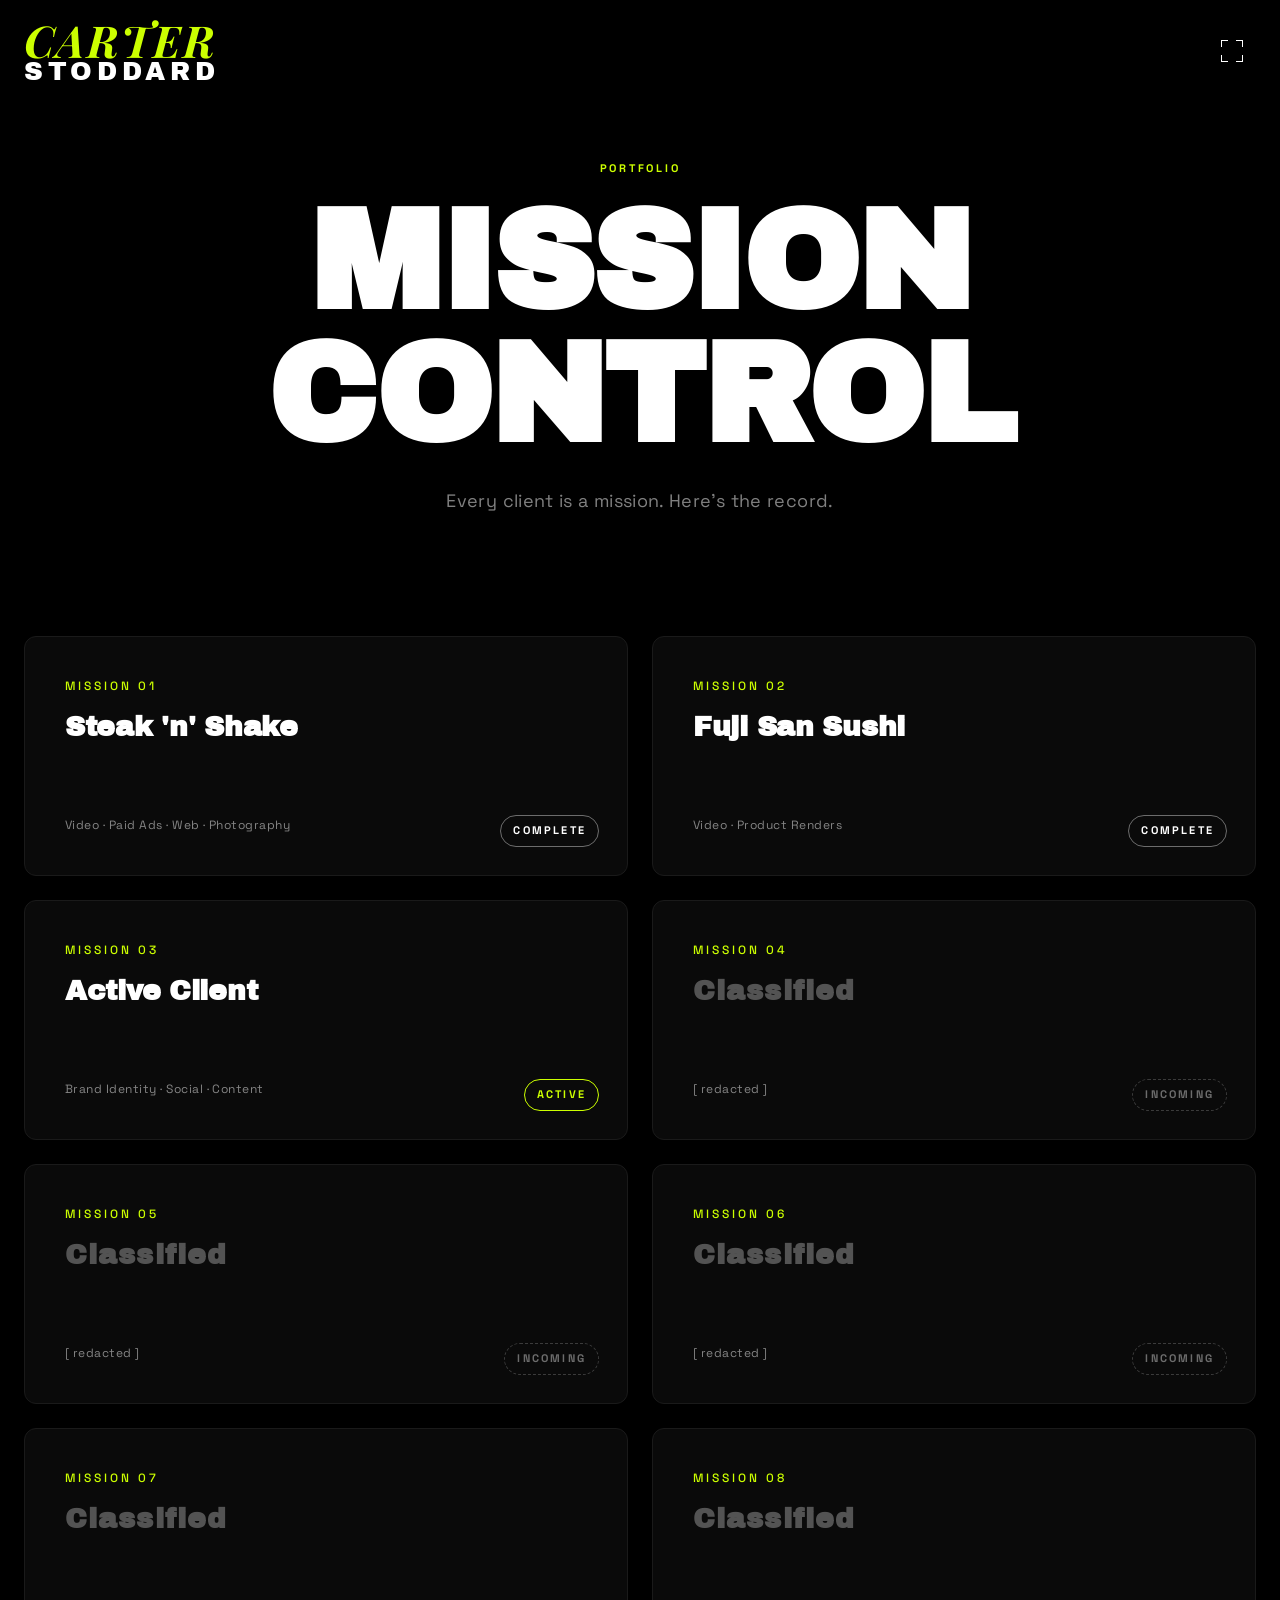
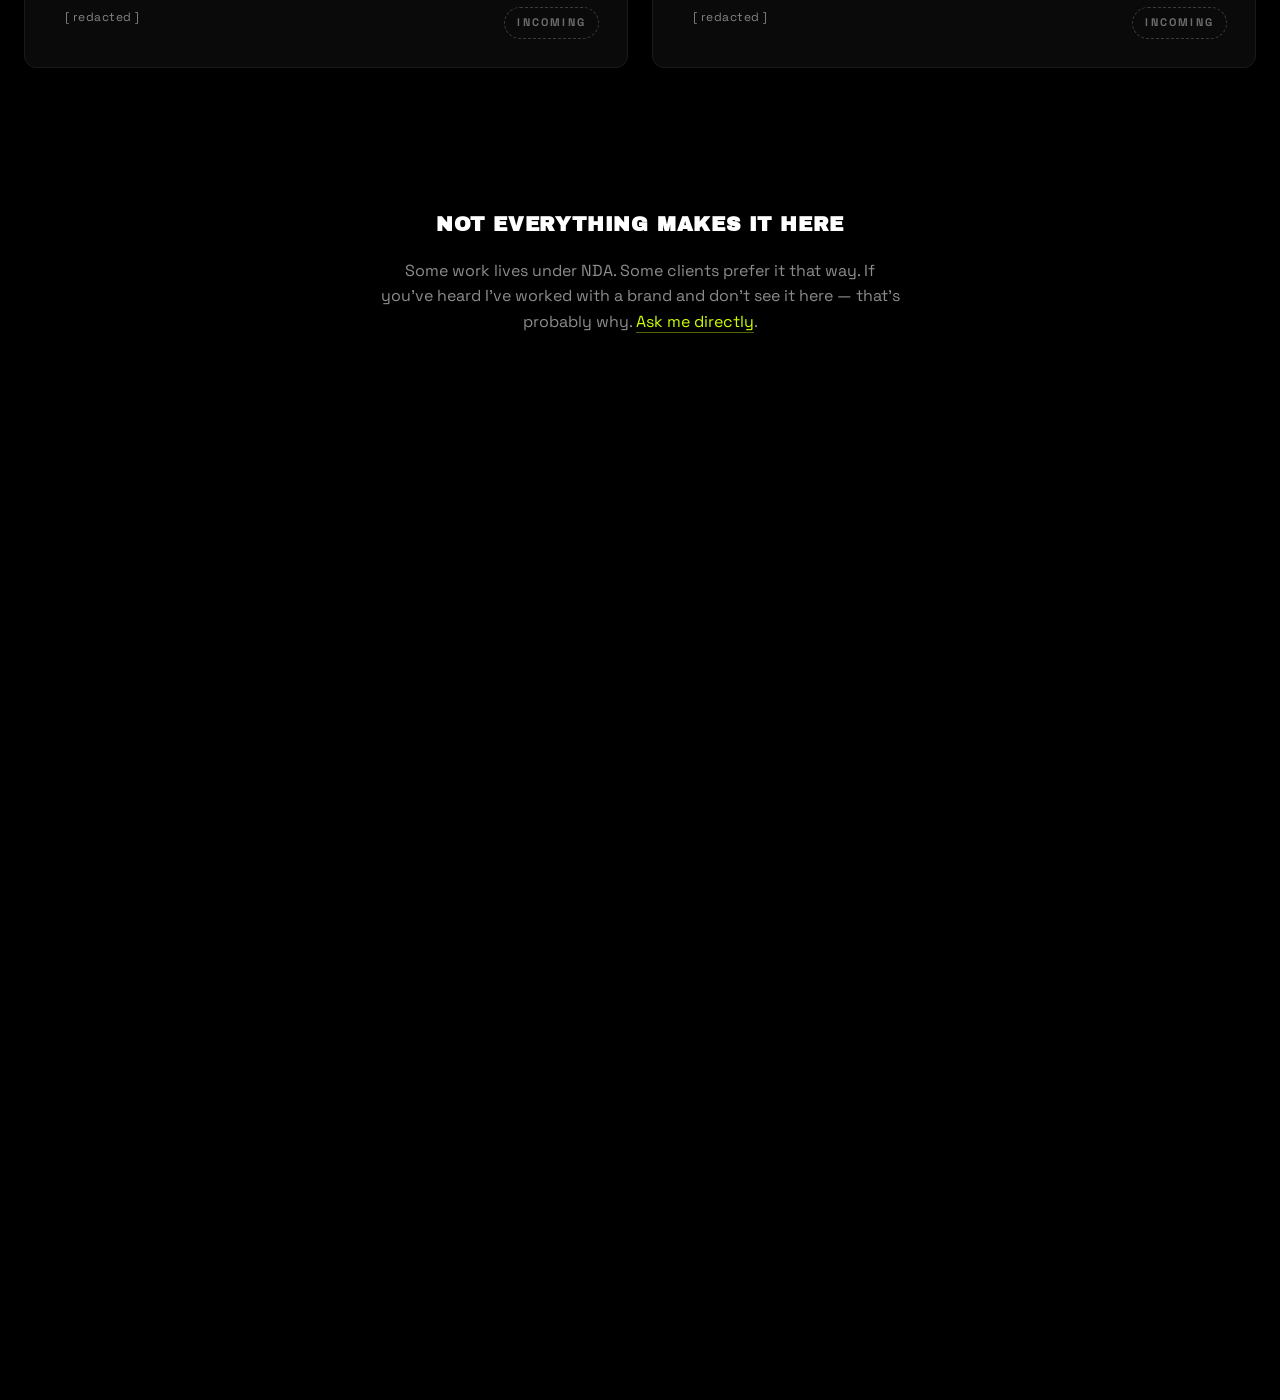
==== portfolio.html @ 72c108b8 "Portfolio page polish + access code, mobile journey perf - Portfolio page (Mission Control): use sit" ====
<!DOCTYPE html>
<html lang="en">
<head>
  <!-- Google tag (gtag.js) -->
  <script async src="https://www.googletagmanager.com/gtag/js?id=G-FE8YTSM93W"></script>
  <script>
    window.dataLayer = window.dataLayer || [];
    function gtag(){dataLayer.push(arguments);}
    gtag('js', new Date());
    gtag('config', 'G-FE8YTSM93W');
  </script>
  <meta charset="UTF-8" />
  <meta name="viewport" content="width=device-width, initial-scale=1.0, viewport-fit=cover" />
  <meta name="apple-mobile-web-app-capable" content="yes" />
  <meta name="apple-mobile-web-app-status-bar-style" content="black-translucent" />
  <meta name="theme-color" content="#000000" />
  <meta name="robots" content="noindex" />

  <!-- Favicons -->
  <link rel="icon" type="image/x-icon" href="/favicon.ico" />
  <link rel="icon" type="image/png" sizes="32x32" href="/assets/favicons/favicon-32x32.png" />
  <link rel="apple-touch-icon" sizes="180x180" href="/assets/favicons/favicon-180x180.png" />
  <link rel="icon" type="image/png" sizes="192x192" href="/assets/favicons/favicon-192x192.png" />

  <!-- Primary Meta -->
  <title>Mission Control — Carter Stoddard</title>
  <meta name="description" content="A record of work. Every client is a mission." />

  <!-- Open Graph -->
  <meta property="og:type"        content="website" />
  <meta property="og:site_name"   content="Carter Stoddard" />
  <meta property="og:title"       content="Mission Control — Carter Stoddard" />
  <meta property="og:description" content="A record of work. Every client is a mission." />
  <meta property="og:image"       content="https://carterstoddard.com/assets/images/og-share.png" />

  <!-- Fonts -->
  <link rel="preconnect" href="https://fonts.googleapis.com" />
  <link rel="preconnect" href="https://fonts.gstatic.com" crossorigin />
  <link href="https://fonts.googleapis.com/css2?family=Archivo+Black&family=Playfair+Display:ital,wght@1,700;1,900&family=Permanent+Marker&family=Space+Grotesk:wght@300;400;500;600;700&display=swap" rel="stylesheet" />

  <!-- Site styles (nav, footer, menu overlay, base) -->
  <link rel="stylesheet" href="css/styles.css?v=20260430-6" />

  <!-- Portfolio-specific styles -->
  <style>
    .pf-page {
      background: #000;
      color: #fff;
      min-height: 100vh;
      position: relative;
    }

    /* Hero */
    .pf-hero {
      position: relative;
      z-index: var(--z-content, 10);
      padding: 160px 24px 80px;
      text-align: center;
      display: flex;
      flex-direction: column;
      align-items: center;
      justify-content: center;
      min-height: 60vh;
    }
    .pf-hero__label {
      display: inline-block;
      font-family: var(--font-label);
      font-size: 11px;
      font-weight: 700;
      letter-spacing: 0.25em;
      text-transform: uppercase;
      color: var(--color-accent);
      margin-bottom: 18px;
      opacity: 0;
    }
    .pf-hero__heading {
      font-family: var(--font-heading);
      font-size: clamp(3rem, 11vw, 9rem);
      line-height: 0.95;
      letter-spacing: -0.02em;
      color: var(--color-text);
      margin: 0 0 24px;
      text-transform: uppercase;
      font-weight: 900;
      opacity: 0;
    }
    .pf-hero__subline {
      font-family: 'Space Grotesk', var(--font-body);
      font-size: clamp(15px, 1.5vw, 18px);
      color: rgba(255, 255, 255, 0.5);
      max-width: 520px;
      margin: 0 auto;
      opacity: 0;
      letter-spacing: 0.02em;
    }

    /* Mission grid */
    .missions {
      position: relative;
      z-index: 2;
      max-width: 1280px;
      margin: 0 auto;
      padding: 40px 24px 80px;
      display: grid;
      grid-template-columns: repeat(2, 1fr);
      gap: 24px;
    }
    @media (max-width: 768px) {
      .missions {
        grid-template-columns: 1fr;
        gap: 16px;
        padding: 24px 16px 60px;
      }
    }

    .mission {
      position: relative;
      background: #0A0A0A;
      border: 1px solid #1a1a1a;
      border-radius: 12px;
      padding: 40px;
      display: flex;
      flex-direction: column;
      gap: 16px;
      min-height: 240px;
      text-decoration: none;
      color: inherit;
      transition: transform 0.35s cubic-bezier(0.16, 1, 0.3, 1),
                  border-color 0.35s ease,
                  box-shadow 0.35s ease;
      opacity: 0;
      transform: translateY(20px);
      cursor: pointer;
    }
    .mission:hover {
      transform: translateY(-4px);
      border-color: rgba(204, 255, 0, 0.3);
      box-shadow: 0 0 40px rgba(204, 255, 0, 0.08);
    }
    @media (max-width: 768px) {
      .mission { padding: 28px 24px; min-height: 200px; }
    }
    .mission__num {
      font-family: 'Space Grotesk', var(--font-body);
      font-weight: 500;
      font-size: 12px;
      letter-spacing: 0.25em;
      text-transform: uppercase;
      color: var(--color-accent);
    }
    .mission__client {
      font-family: var(--font-heading);
      font-size: clamp(22px, 2.5vw, 28px);
      line-height: 1.1;
      color: var(--color-text);
      margin: 0;
      letter-spacing: -0.01em;
      font-weight: 900;
    }
    .mission__tags {
      font-family: 'Space Grotesk', var(--font-body);
      font-size: 12px;
      color: rgba(255, 255, 255, 0.5);
      margin-top: auto;
      letter-spacing: 0.04em;
    }
    .mission__status {
      position: absolute;
      bottom: 28px;
      right: 28px;
      font-family: 'Space Grotesk', var(--font-body);
      font-weight: 700;
      font-size: 11px;
      letter-spacing: 0.2em;
      text-transform: uppercase;
      padding: 6px 12px;
      border-radius: 999px;
      border: 1px solid rgba(255, 255, 255, 0.4);
      color: var(--color-text);
    }
    .mission__status--active { color: var(--color-accent); border-color: var(--color-accent); }
    .mission__status--incoming {
      color: rgba(255, 255, 255, 0.4);
      border-color: rgba(255, 255, 255, 0.2);
      border-style: dashed;
    }
    @media (max-width: 768px) {
      .mission__status { bottom: 20px; right: 20px; font-size: 10px; padding: 5px 10px; }
    }
    .mission--classified .mission__client {
      color: rgba(255, 255, 255, 0.3);
      letter-spacing: 0.04em;
    }
    .mission--classified {
      animation: pf-pulse-border 3s ease-in-out infinite;
    }
    @keyframes pf-pulse-border {
      0%, 100% { border-color: #1a1a1a; }
      50%      { border-color: rgba(204, 255, 0, 0.35); }
    }

    /* Callout */
    .pf-callout {
      position: relative;
      z-index: 2;
      max-width: 720px;
      margin: 0 auto;
      padding: 60px 24px 100px;
      text-align: center;
      opacity: 0;
      transform: translateY(20px);
    }
    .pf-callout__heading {
      font-family: var(--font-heading);
      font-size: 20px;
      letter-spacing: 0.04em;
      color: var(--color-text);
      margin: 0 0 18px 0;
      text-transform: uppercase;
      font-weight: 900;
    }
    .pf-callout__body {
      font-family: 'Space Grotesk', var(--font-body);
      font-size: 16px;
      line-height: 1.6;
      color: rgba(255, 255, 255, 0.55);
      max-width: 520px;
      margin: 0 auto;
    }
    .pf-callout__link {
      color: var(--color-accent);
      text-decoration: none;
      border-bottom: 1px solid rgba(204, 255, 0, 0.4);
      transition: border-color 0.2s ease;
    }
    .pf-callout__link:hover { border-color: var(--color-accent); }
  </style>
</head>
<body class="pf-page">
  <a href="#main-content" class="skip-link">Skip to content</a>

  <!-- ============================================================
       NAVIGATION — same as index.html / privacy / terms
  ============================================================ -->
  <nav id="nav" aria-label="Main navigation">
    <a href="/" class="nav__logo" aria-label="Carter Stoddard — Home">
      <span class="nav__logo-first">Carter</span>
      <span class="nav__logo-last">Stoddard</span>
    </a>
    <button class="nav__menu-btn" aria-label="Open menu" aria-expanded="false">
      <span class="nav__reticle">
        <span class="nav__reticle-tl"></span>
        <span class="nav__reticle-tr"></span>
        <span class="nav__reticle-bl"></span>
        <span class="nav__reticle-br"></span>
      </span>
    </button>
  </nav>

  <!-- HAMBURGER MENU OVERLAY -->
  <div id="menu-overlay" role="dialog" aria-modal="true" aria-label="Site navigation">
    <div class="menu-overlay__glow" aria-hidden="true"></div>
    <div class="menu-overlay__content">
      <nav class="menu-overlay__nav" aria-label="Site sections">
        <a href="/#about" class="menu-overlay__link" data-menu-link>About Me</a>
        <a href="/#beyond-the-bio" class="menu-overlay__link" data-menu-link>My Story</a>
        <a href="/#stats" class="menu-overlay__link" data-menu-link>Numbers</a>
        <a href="/#services" class="menu-overlay__link" data-menu-link>Services</a>
        <a href="/#clients" class="menu-overlay__link" data-menu-link>Partnerships</a>
        <a href="/#testimonials" class="menu-overlay__link" data-menu-link>Testimonials</a>
        <a href="/#contact" class="menu-overlay__link" data-menu-link>Contact</a>
      </nav>
      <aside class="menu-overlay__aside">
        <span class="menu-overlay__label">CONNECT</span>
        <div class="menu-overlay__socials">
          <a href="https://www.linkedin.com/in/carterstoddard/" class="menu-overlay__social" target="_blank" rel="noopener">LinkedIn</a>
          <a href="mailto:carter@carterstoddard.com" class="menu-overlay__social">Email</a>
        </div>
        <p class="menu-overlay__tagline"><span class="menu-overlay__tagline-main">CREATE WITHOUT</span> <span class="menu-overlay__tagline-accent">LIMITS</span></p>
        <p class="menu-overlay__copy">&copy; 2026 Carter Stoddard LLC</p>
      </aside>
    </div>
  </div>

  <!-- Full-page starfield -->
  <canvas id="starfield-canvas" aria-hidden="true"></canvas>

  <!-- ============================================================
       MAIN
  ============================================================ -->
  <main id="main-content">

    <!-- Hero -->
    <section class="pf-hero" aria-label="Mission Control">
      <span class="pf-hero__label" id="pf-hero-label">Portfolio</span>
      <h1 class="pf-hero__heading" id="pf-hero-heading">Mission Control</h1>
      <p class="pf-hero__subline" id="pf-hero-subline">Every client is a mission. Here's the record.</p>
    </section>

    <!-- Mission grid -->
    <section class="missions" aria-label="Missions">
      <a href="#" class="mission">
        <span class="mission__num">Mission 01</span>
        <h2 class="mission__client">Steak 'n' Shake</h2>
        <p class="mission__tags">Video · Paid Ads · Web · Photography</p>
        <span class="mission__status">Complete</span>
      </a>
      <a href="#" class="mission">
        <span class="mission__num">Mission 02</span>
        <h2 class="mission__client">Fuji San Sushi</h2>
        <p class="mission__tags">Video · Product Renders</p>
        <span class="mission__status">Complete</span>
      </a>
      <a href="#" class="mission">
        <span class="mission__num">Mission 03</span>
        <h2 class="mission__client">Active Client</h2>
        <p class="mission__tags">Brand Identity · Social · Content</p>
        <span class="mission__status mission__status--active">Active</span>
      </a>
      <a href="#" class="mission mission--classified">
        <span class="mission__num">Mission 04</span>
        <h2 class="mission__client">Classified</h2>
        <p class="mission__tags">[ redacted ]</p>
        <span class="mission__status mission__status--incoming">Incoming</span>
      </a>
      <a href="#" class="mission mission--classified">
        <span class="mission__num">Mission 05</span>
        <h2 class="mission__client">Classified</h2>
        <p class="mission__tags">[ redacted ]</p>
        <span class="mission__status mission__status--incoming">Incoming</span>
      </a>
      <a href="#" class="mission mission--classified">
        <span class="mission__num">Mission 06</span>
        <h2 class="mission__client">Classified</h2>
        <p class="mission__tags">[ redacted ]</p>
        <span class="mission__status mission__status--incoming">Incoming</span>
      </a>
      <a href="#" class="mission mission--classified">
        <span class="mission__num">Mission 07</span>
        <h2 class="mission__client">Classified</h2>
        <p class="mission__tags">[ redacted ]</p>
        <span class="mission__status mission__status--incoming">Incoming</span>
      </a>
      <a href="#" class="mission mission--classified">
        <span class="mission__num">Mission 08</span>
        <h2 class="mission__client">Classified</h2>
        <p class="mission__tags">[ redacted ]</p>
        <span class="mission__status mission__status--incoming">Incoming</span>
      </a>
    </section>

    <!-- Callout -->
    <section class="pf-callout" id="pf-callout" aria-label="Not everything makes it here">
      <h2 class="pf-callout__heading">NOT EVERYTHING MAKES IT HERE</h2>
      <p class="pf-callout__body">Some work lives under NDA. Some clients prefer it that way. If you've heard I've worked with a brand and don't see it here — that's probably why. <a href="/#contact" class="pf-callout__link">Ask me directly</a>.</p>
    </section>

  </main>

  <!-- ============================================================
       FOOTER — same as index.html / privacy / terms (no earth)
  ============================================================ -->
  <footer id="footer" class="footer--no-earth" aria-label="Footer">

    <!-- ── Large background text — sits behind astronaut ── -->
    <div class="footer__bg-text" aria-hidden="true">
      <span class="footer__bg-line1">CREATE WITHOUT</span>
      <span class="footer__bg-line2">LIMITS</span>
    </div>

    <!-- ── Mobile CTA — only visible on mobile, below heading ── -->
    <a href="/#contact" class="glass-btn footer__mobile-cta">START A PROJECT &nbsp;→</a>

    <!-- ── Center astronaut — sits in front of text ── -->
    <img class="footer__astronaut" src="assets/images/portrait-astronaut-desktop.webp" alt="" aria-hidden="true" loading="lazy" />

    <!-- ── Footer columns — sections left, connect right ── -->
    <div class="footer__columns">
      <nav class="footer__col footer__col--left" aria-label="Footer sections">
        <span class="footer__col-label">SECTIONS</span>
        <div class="footer__col-links">
          <a href="/#about" class="footer__col-link">ABOUT ME</a>
          <a href="/#beyond-the-bio" class="footer__col-link">MY STORY</a>
          <a href="/#stats" class="footer__col-link">NUMBERS</a>
          <a href="/#services" class="footer__col-link">SERVICES</a>
          <a href="/#clients" class="footer__col-link">PARTNERSHIPS</a>
          <a href="/#testimonials" class="footer__col-link">TESTIMONIALS</a>
          <a href="/#contact" class="footer__col-link">CONTACT</a>
        </div>
      </nav>
      <div class="footer__col footer__col--right">
        <span class="footer__col-label">CONNECT</span>
        <div class="footer__col-links">
          <a href="https://www.linkedin.com/in/carterstoddard/" class="footer__col-link" target="_blank" rel="noopener noreferrer">LINKEDIN</a>
          <a href="mailto:carter@carterstoddard.com" class="footer__col-link">EMAIL</a>
        </div>
      </div>
    </div>

    <!-- ── Bottom bar — copyright + CTA + legal ── -->
    <div class="footer__bottom">
      <div class="footer__copyright-bar">
        <span class="footer__copyright">&copy; 2026 Carter Stoddard LLC. All rights reserved.</span>
        <a href="/#contact" class="glass-btn footer__cta-btn">LAUNCH PROJECT</a>
        <div class="footer__legal">
          <a href="privacy-policy.html" class="footer__legal-link">Privacy Policy</a>
          <a href="terms.html" class="footer__legal-link">Terms</a>
        </div>
      </div>
    </div>

  </footer>

  <!-- ============================================================
       SCRIPTS
  ============================================================ -->
  <script src="https://cdnjs.cloudflare.com/ajax/libs/gsap/3.12.5/gsap.min.js" integrity="sha384-g4NTh/Iv5PPU4xPyhEWqPcwtNXOvdaDI8LLnyYfyNZOjKJeYQyjzQ9X5275eBjpt" crossorigin="anonymous"></script>
  <script src="https://cdnjs.cloudflare.com/ajax/libs/gsap/3.12.5/ScrollTrigger.min.js" integrity="sha384-Z3REaz79l2IaAZqJsSABtTbhjgOUYyV3p90XNnAPCSHg3EMTz1fouunq9WZRtj3d" crossorigin="anonymous"></script>
  <script src="https://unpkg.com/lenis@1.1.18/dist/lenis.min.js" integrity="sha384-tKsJDT6PlUI0pSBt9/sBKJluKgA19/a6mBrDsZaXotLB4ZYfMGM6xt6/WgGpYhTm" crossorigin="anonymous"></script>

  <!-- Site modules — starfield + menu overlay -->
  <script src="js/starfield.js?v=20260430-6"></script>
  <script src="js/animations.js?v=20260430-6"></script>
  <script src="js/footer.js?v=20260430-6"></script>

  <script>
    // Starfield init
    (function initStarfield() {
      var canvas = document.getElementById('starfield-canvas');
      if (canvas && typeof Starfield !== 'undefined') Starfield.init(canvas);
    })();

    // Menu overlay init (basic — open/close on hamburger click)
    (function initMenu() {
      var btn = document.querySelector('.nav__menu-btn');
      var overlay = document.getElementById('menu-overlay');
      if (!btn || !overlay) return;
      btn.addEventListener('click', function() {
        var isOpen = overlay.classList.toggle('is-open');
        btn.classList.toggle('is-open', isOpen);
        btn.setAttribute('aria-expanded', isOpen ? 'true' : 'false');
        document.body.style.overflow = isOpen ? 'hidden' : '';
      });
      // Close on link click
      overlay.querySelectorAll('[data-menu-link]').forEach(function(link) {
        link.addEventListener('click', function() {
          overlay.classList.remove('is-open');
          btn.classList.remove('is-open');
          btn.setAttribute('aria-expanded', 'false');
          document.body.style.overflow = '';
        });
      });
      // Close on Escape
      document.addEventListener('keydown', function(e) {
        if (e.key === 'Escape' && overlay.classList.contains('is-open')) {
          overlay.classList.remove('is-open');
          btn.classList.remove('is-open');
          btn.setAttribute('aria-expanded', 'false');
          document.body.style.overflow = '';
        }
      });
    })();

    // Lenis smooth scroll on desktop only
    (function initLenis() {
      if (typeof Lenis === 'undefined' || typeof gsap === 'undefined') return;
      var isTouch = window.matchMedia('(hover: none) and (pointer: coarse)').matches;
      if (isTouch) return;
      var lenis = new Lenis({
        duration: 1.4,
        easing: function(t) { return Math.min(1, 1.001 - Math.pow(2, -10 * t)); },
        smoothWheel: true,
        smoothTouch: false,
      });
      window.lenis = lenis;
      gsap.ticker.add(function(time) { lenis.raf(time * 1000); });
      gsap.ticker.lagSmoothing(0);
    })();

    // GSAP animations
    (function animate() {
      if (typeof gsap === 'undefined') return;
      if (typeof ScrollTrigger !== 'undefined') gsap.registerPlugin(ScrollTrigger);

      // Hero entrance
      var heroEls = ['#pf-hero-label', '#pf-hero-heading', '#pf-hero-subline']
        .map(function(sel) { return document.querySelector(sel); })
        .filter(Boolean);
      gsap.set(heroEls, { y: 24 });
      gsap.to(heroEls, {
        opacity: 1, y: 0,
        duration: 0.9, ease: 'power3.out',
        stagger: 0.2, delay: 0.15,
      });

      // Mission cards — staggered fade-up on scroll
      gsap.utils.toArray('.mission').forEach(function(card, i) {
        gsap.to(card, {
          opacity: 1, y: 0,
          duration: 0.7, ease: 'power2.out',
          delay: i * 0.1,
          scrollTrigger: { trigger: card, start: 'top 88%', once: true },
        });
      });

      // Callout — single fade-up
      var callout = document.getElementById('pf-callout');
      if (callout) {
        gsap.to(callout, {
          opacity: 1, y: 0,
          duration: 0.9, ease: 'power2.out',
          scrollTrigger: { trigger: callout, start: 'top 85%', once: true },
        });
      }
    })();
  </script>
</body>
</html>
---- css/styles.css ----
/* ============================================================
   CARTER STODDARD — PORTFOLIO
   styles.css
   ============================================================ */


/* Fonts loaded via <link> in HTML — no @import needed */


/* ------------------------------------------------------------
   CSS VARIABLES — TOKENS
   Change any role in one line.
   ------------------------------------------------------------ */
:root {
  /* Colors */
  --color-bg:      #000000;
  --color-text:    #FFFFFF;
  --color-accent:  #CCFF00;

  /* Fonts — semantic roles */
  --font-heading:    'Archivo Black', sans-serif;
  --font-accent:     'Playfair Display', serif;       /* always italic, always lime */
  --font-marker:     'Permanent Marker', cursive;     /* signature, annotations */
  --font-body:       'Space Grotesk', sans-serif;
  --font-subheading: 'Space Grotesk', sans-serif;
  --font-button:     'Space Grotesk', sans-serif;
  --font-label:      'Space Grotesk', sans-serif;
  --font-nav:        'Space Grotesk', sans-serif;
  --font-caption:    'Space Grotesk', sans-serif;
  --font-quote:      'Playfair Display', serif;
  --font-marquee:    'Archivo Black', sans-serif;

  /* Spacing scale */
  --space-xs:  0.5rem;
  --space-sm:  1rem;
  --space-md:  2rem;
  --space-lg:  4rem;
  --space-xl:  8rem;
  --space-2xl: 12rem;

  /* Transitions */
  --ease-out:    cubic-bezier(0.16, 1, 0.3, 1);
  --ease-inout:  cubic-bezier(0.87, 0, 0.13, 1);
  --duration-fast:   0.2s;
  --duration-base:   0.5s;
  --duration-slow:   1s;

  /* Z-index layers */
  --z-bg:      0;
  --z-content: 10;
  --z-nav:     100;
  --z-loader:  1000;

  /* Border radius — global tokens */
  --radius-card:   12px;
  --radius-pill:   99px;
  --radius-button: 14px;
  --radius-circle: 50%;
}


/* ------------------------------------------------------------
   RESET & BASE
   ------------------------------------------------------------ */
*, *::before, *::after {
  box-sizing: border-box;
  margin: 0;
  padding: 0;
}

/* Screen-reader only — visually hidden but accessible */
.sr-only {
  position: absolute;
  width: 1px;
  height: 1px;
  padding: 0;
  margin: -1px;
  overflow: hidden;
  clip: rect(0, 0, 0, 0);
  white-space: nowrap;
  border: 0;
}

/* Skip to content — hidden until focused */
.skip-link {
  position: absolute;
  top: -100%;
  left: 16px;
  z-index: 10000;
  padding: 12px 24px;
  background: var(--color-accent);
  color: #000;
  font-family: var(--font-body);
  font-size: 14px;
  font-weight: 700;
  text-decoration: none;
  border-radius: 0 0 8px 8px;
  transition: top 0.2s ease;
}
.skip-link:focus {
  top: 0;
}

/* ── Rotating Gradient Button (CTA) ──
   Pill-shaped button with a rotating conic gradient border.
   The ::before holds the rotating gradient, the ::after creates
   the inner solid background, leaving only a thin gradient ring visible. */

@property --gradient-angle {
  syntax: '<angle>';
  initial-value: 0deg;
  inherits: false;
}

.glass-btn {
  position: relative;
  display: inline-flex;
  align-items: center;
  justify-content: center;
  padding: 16px 44px;
  font-family: var(--font-button);
  font-size: 13px;
  font-weight: 700;
  letter-spacing: 0.15em;
  text-transform: uppercase;
  color: #000000;
  background: #CCFF00;
  border: none;
  border-radius: 999px;
  text-decoration: none;
  cursor: pointer;
  isolation: isolate;
  transition: transform 0.25s ease, box-shadow 0.25s ease, background-color 0.25s ease;
  box-shadow: none;
}

/* Rotating gradient ring — hidden by default, only on hover */
.glass-btn::before {
  content: '';
  position: absolute;
  inset: -2px;
  border-radius: 999px;
  background: conic-gradient(
    from var(--gradient-angle, 0deg),
    #CCFF00,
    rgba(255, 255, 255, 0.6),
    #CCFF00,
    rgba(204, 255, 0, 0.3),
    #CCFF00
  );
  animation: glass-btn-rotate 4s linear infinite;
  z-index: -1;
  filter: blur(4px);
  opacity: 0;
  transition: opacity 0.25s ease;
}

.glass-btn:hover {
  transform: translateY(-2px);
  background: #DDFF33;
  box-shadow: 0 0 40px rgba(204, 255, 0, 0.6);
}

.glass-btn:hover::before {
  opacity: 1;
}

.glass-btn:active {
  transform: translateY(0) scale(0.98);
}

.glass-btn:disabled {
  opacity: 0.5;
  cursor: not-allowed;
  transform: none;
}

@keyframes glass-btn-rotate {
  to { --gradient-angle: 360deg; }
}

/* Mobile — kill the always-running gradient animation for performance */
@media (max-width: 768px), (hover: none) and (pointer: coarse) {
  .glass-btn::before {
    animation: none;
    background: linear-gradient(135deg, #CCFF00, rgba(255, 255, 255, 0.5), #CCFF00);
  }
}

/* Matched-length CTAs — services & partnerships pair */
.cta-btn--match {
  min-width: 320px;
  text-align: center;
}

/* ── Scroll progress bar ── */
.scroll-progress {
  position: fixed;
  top: 0;
  left: 0;
  width: 0%;
  height: 2px;
  background: var(--color-accent);
  z-index: 9999;
  pointer-events: none;
  transition: none;
}

/* Keyboard focus — visible outline on Tab, hidden on click */
a:focus-visible,
button:focus-visible,
input:focus-visible,
textarea:focus-visible,
select:focus-visible,
[tabindex]:focus-visible {
  outline: 2px solid var(--color-accent);
  outline-offset: 3px;
}

html {
  font-size: 16px;
  scroll-behavior: auto;
  -webkit-font-smoothing: antialiased;
  -moz-osx-font-smoothing: grayscale;
  overscroll-behavior: none;
  background-color: #000000;
  touch-action: pan-x pan-y;
}

body {
  background-color: #000000;
  color: var(--color-text);
  font-family: var(--font-body);
  font-weight: 400;
  line-height: 1.6;
  overflow-x: hidden;
  overscroll-behavior: none;
  touch-action: pan-x pan-y;
  min-height: 100%;
  min-height: -webkit-fill-available;
  /* No safe-area padding — let backgrounds (hero, sections) bleed edge-to-edge.
     Safe-area handling moved to specific elements (nav) that need it. */
}

img {
  display: block;
  max-width: 100%;
}

a {
  color: inherit;
  text-decoration: none;
}

button {
  background: none;
  border: none;
  cursor: pointer;
  font-family: var(--font-button);
}


/* ------------------------------------------------------------
   UTILITY CLASSES
   ------------------------------------------------------------ */
.accent {
  font-family: var(--font-accent);
  font-style: italic;
  color: var(--color-accent);
}

.marker {
  font-family: var(--font-marker);
  color: var(--color-accent);
}

.visually-hidden {
  position: absolute;
  width: 1px;
  height: 1px;
  overflow: hidden;
  clip: rect(0 0 0 0);
  white-space: nowrap;
}

/* ── Global container — consistent left-edge alignment for section headers ── */
.container {
  max-width: 1280px;
  margin: 0 auto;
  padding-left: 40px;
  padding-right: 40px;
}

@media (max-width: 767px) {
  .container {
    padding-left: 20px;
    padding-right: 20px;
  }
}


/* ============================================================
   SITE PASSWORD GATE
   ============================================================ */

.gate {
  position: fixed;
  inset: 0;
  z-index: 999;
  display: flex;
  align-items: center;
  justify-content: center;
  background: var(--black, #000);
}

.gate__vignette {
  position: fixed;
  inset: 0;
  background: radial-gradient(ellipse at center, transparent 40%, rgba(0,0,0,0.5) 100%);
  pointer-events: none;
  z-index: 1;
}

.gate__content {
  position: relative;
  z-index: 2;
  max-width: 460px;
  width: 100%;
  text-align: center;
  padding: 0 24px;
}

/* ── Decorative restricted label ── */
.gate__restricted {
  display: flex;
  align-items: center;
  justify-content: center;
  gap: 12px;
  margin-bottom: 28px;
}

.gate__restricted-line {
  flex: 1;
  max-width: 60px;
  height: 1px;
  background: rgba(204, 255, 0, 0.25);
}

.gate__restricted-text {
  font-family: var(--font-label, 'Space Grotesk', sans-serif);
  font-size: 10px;
  font-weight: 500;
  letter-spacing: 0.4em;
  text-transform: uppercase;
  color: rgba(255, 255, 255, 0.55);
  white-space: nowrap;
}

.gate__restricted-dot {
  width: 4px;
  height: 4px;
  border-radius: 50%;
  background: var(--color-accent, #ccff00);
  animation: gate-pulse 1.6s ease-in-out infinite;
}

@keyframes gate-pulse {
  0%, 100% { opacity: 0.3; }
  50%      { opacity: 1; }
}

/* ── Heading ── */
.gate__heading {
  font-size: clamp(36px, 5vw, 64px);
  line-height: 1.1;
  margin-bottom: 8px;
}

.gate__heading-name {
  font-family: var(--font-heading, 'Archivo Black', sans-serif);
  color: #fff;
  display: inline;
}

.gate__heading-accent {
  font-family: var(--font-accent, 'Playfair Display', serif);
  font-style: italic;
  color: var(--color-accent, #ccff00);
  display: inline;
  margin-left: 0.15em;
}

/* ── Subheading ── */
.gate__sub {
  font-family: var(--font-body, 'Space Grotesk', sans-serif);
  font-weight: 300;
  font-size: 16px;
  color: rgba(255, 255, 255, 0.55);
  letter-spacing: 0.05em;
  margin-bottom: 40px;
}

/* ── Form ── */
.gate__form {
  display: flex;
  flex-direction: column;
  align-items: center;
}

/* ── Input wrapper with corner bracket treatment ── */
.gate__input-wrap {
  position: relative;
  width: 100%;
  max-width: 340px;
  margin: 0 auto 14px;
  border-top: 1.5px solid rgba(204, 255, 0, 1);
  border-radius: var(--radius-card, 4px);
  background: rgba(255, 255, 255, 0.03);
  transition: border-color 0.3s ease, box-shadow 0.3s ease;
}

.gate__input-wrap::before,
.gate__input-wrap::after {
  content: '';
  position: absolute;
  bottom: 0;
  width: 16px;
  height: 16px;
  border-color: rgba(204, 255, 0, 1);
  border-style: solid;
  transition: border-color 0.3s ease;
}

.gate__input-wrap::before {
  left: 0;
  border-width: 0 0 1.5px 1.5px;
  border-radius: 0 0 0 var(--radius-card, 4px);
}

.gate__input-wrap::after {
  right: 0;
  border-width: 0 1.5px 1.5px 0;
  border-radius: 0 0 var(--radius-card, 4px) 0;
}

/* Focus state */
.gate__input-wrap:focus-within {
  border-color: rgba(204, 255, 0, 1);
  box-shadow: 0 0 20px rgba(204, 255, 0, 0.06);
}

.gate__input-wrap:focus-within::before,
.gate__input-wrap:focus-within::after {
  border-color: rgba(204, 255, 0, 1);
}

/* Success state */
.gate__input-wrap--success {
  border-color: var(--color-accent, #ccff00) !important;
}
.gate__input-wrap--success::before,
.gate__input-wrap--success::after {
  border-color: var(--color-accent, #ccff00) !important;
}

/* Error state */
.gate__input-wrap--error {
  border-color: rgba(255, 80, 80, 0.8) !important;
}
.gate__input-wrap--error::before,
.gate__input-wrap--error::after {
  border-color: rgba(255, 80, 80, 0.8) !important;
}

/* ── Input ── */
.gate__input {
  width: 100%;
  padding: 16px 20px;
  background: transparent;
  border: none;
  outline: none;
  color: #fff;
  font-family: var(--font-body, 'Space Grotesk', sans-serif);
  font-weight: 400;
  font-size: 15px;
  text-align: center;
  letter-spacing: 0.25em;
}

.gate__input::placeholder {
  color: rgba(255, 255, 255, 0.5);
  letter-spacing: 0.2em;
}

/* ── Message ── */
.gate__msg {
  font-family: var(--font-label, 'Space Grotesk', sans-serif);
  font-size: 10px;
  font-weight: 500;
  letter-spacing: 0.2em;
  text-transform: uppercase;
  margin-bottom: 14px;
  min-height: 18px;
  opacity: 0;
}

.gate__msg--success {
  color: var(--color-accent, #ccff00);
}

.gate__msg--error {
  color: rgba(255, 80, 80, 0.8);
}

/* ── Button ── */
.gate__btn {
  font-family: var(--font-button, 'Space Grotesk', sans-serif);
  font-weight: 700;
  font-size: 12px;
  letter-spacing: 0.15em;
  text-transform: uppercase;
  background: var(--color-accent, #ccff00);
  color: var(--black, #000);
  border: none;
  border-radius: 14px;
  padding: 14px 32px;
  width: 100%;
  max-width: 340px;
  cursor: pointer;
  transition: opacity 0.2s ease, transform 0.2s ease;
}

.gate__btn:hover {
  opacity: 0.85;
  transform: scale(1.02);
}

/* ── Mobile ── */
@media (max-width: 767px) {
  .gate__content {
    padding: 0 20px;
  }

  .gate__input-wrap,
  .gate__btn {
    max-width: 100%;
  }
}


/* ============================================================
   SECTION 00 — LOADER
   ============================================================ */
#loader {
  position: fixed;
  top: 0;
  left: 0;
  right: 0;
  bottom: 0;
  width: 100%;
  height: 100%;
  z-index: var(--z-loader);
  background: #000000;
  display: flex;
  flex-direction: column;
  align-items: center;
  justify-content: center;
  gap: 8px;
  overflow: hidden;
}

.loader__starfield {
  position: absolute;
  inset: 0;
  width: 100%;
  height: 100%;
  z-index: 0;
}

.loader__progress-wrap {
  position: absolute;
  top: 40px;
  left: 50%;
  transform: translateX(-50%);
  z-index: 1;
  width: 120px;
  height: 2px;
  background: rgba(255, 255, 255, 0.1);
  border-radius: 2px;
  overflow: hidden;
}

.loader__progress-bar {
  width: 0%;
  height: 100%;
  background: var(--color-accent);
  border-radius: 2px;
}

.loader__name {
  position: relative;
  z-index: 1;
  display: flex;
  flex-direction: column;
  align-items: center;
  line-height: 0.85;
  opacity: 0;
}
.loader__name-first {
  font-family: var(--font-accent);
  font-weight: 700;
  font-style: italic;
  font-size: clamp(64px, 14vw, 140px);
  color: var(--color-accent);
  text-transform: uppercase;
  letter-spacing: 0.05em;
}
.loader__name-last {
  font-family: var(--font-heading);
  font-weight: 400;
  font-size: clamp(38px, 8vw, 82px);
  color: var(--color-text);
  text-transform: uppercase;
  letter-spacing: 0.18em;
}

.loader__tagline {
  position: relative;
  z-index: 1;
  font-family: var(--font-accent);
  font-style: italic;
  font-weight: 700;
  font-size: clamp(18px, 2.4vw, 26px);
  letter-spacing: 0.06em;
  color: var(--color-accent);
  opacity: 0;
  margin-top: 14px;
  text-shadow: 0 0 16px rgba(204, 255, 0, 0.35);
}

.loader__astronaut {
  position: absolute;
  left: 50%;
  bottom: 8%;
  transform: translateX(-50%);
  z-index: 1;
  width: clamp(120px, 14vw, 200px);
  height: auto;
  opacity: 0;
}

/* Loader hidden state — added by JS after sequence completes */
#loader.hidden {
  pointer-events: none;
  opacity: 0;
  visibility: hidden;
  transition: opacity 0.8s var(--ease-out), visibility 0s 0.8s;
}

#loader[style*="display: none"] {
  background: transparent !important;
}


/* ============================================================
   HERO LOCK BUTTON — mobile only, fixed bottom-right
   ============================================================ */
.hero-lock-btn {
  display: none; /* hidden on desktop */
}

/* Lock button — removed on mobile, kept hidden on desktop */

/* ============================================================
   NAVIGATION
   ============================================================ */
/* ── Nav bar — two rounded-rect buttons ── */
#nav {
  position: fixed;
  top: 0;
  left: 0;
  right: 0;
  z-index: var(--z-nav);
  padding: 20px 24px;
  padding-top: calc(20px + env(safe-area-inset-top));
  display: flex;
  align-items: center;
  justify-content: flex-end;
  gap: 8px;
}

/* ── Wordmark — shows on legal/sub-pages, pushes buttons right ── */
.nav__wordmark {
  margin-right: auto;
  font-family: var(--font-heading);
  font-size: 14px;
  letter-spacing: 0.12em;
  text-transform: uppercase;
  color: var(--color-text);
  text-decoration: none;
  transition: opacity 0.2s ease;
}
.nav__wordmark:hover {
  opacity: 0.7;
}

/* ── Nav logo — stacked first/last name ── */
.nav__logo {
  margin-right: auto;
  display: flex;
  flex-direction: column;
  line-height: 0.9;
  text-decoration: none;
  transition: opacity 0.2s ease;
}
.nav__logo:hover {
  opacity: 0.7;
}
.nav__logo-first {
  font-family: var(--font-accent);
  font-weight: 700;
  font-style: italic;
  font-size: 44px;
  color: var(--color-accent);
  text-transform: uppercase;
  letter-spacing: 0.05em;
}
.nav__logo-last {
  font-family: var(--font-heading);
  font-weight: 400;
  font-size: 26px;
  color: var(--color-text);
  text-transform: uppercase;
  letter-spacing: 0.18em;
}

/* Elevate nav above overlay when menu is open so X button is clickable */
#nav:has(.nav__menu-btn.is-open),
#nav.nav--menu-open {
  z-index: 501;
}

/* ── Portfolio button (mission control status indicator) ── */
.nav__portfolio-btn {
  display: inline-flex;
  align-items: center;
  gap: 8px;
  height: 48px;
  font-family: var(--font-button);
  font-size: 13px;
  font-weight: 800;
  letter-spacing: 0.08em;
  text-transform: uppercase;
  color: #CCFF00;
  background: transparent;
  padding: 0 20px;
  border: 1px solid #CCFF00;
  border-radius: var(--radius-button);
  transition: background 0.2s ease, color 0.2s ease;
  cursor: pointer;
  text-decoration: none;
}

.nav__portfolio-btn:hover {
  background: #CCFF00;
  color: #000;
}

/* ── Status dot ── */
.nav__status-dot {
  width: 6px;
  height: 6px;
  border-radius: 50%;
  background: #CCFF00;
  flex-shrink: 0;
  animation: status-pulse 2s ease-in-out infinite;
}

.nav__portfolio-btn:hover .nav__status-dot {
  background: #000;
  animation: none;
}

@keyframes status-pulse {
  0%, 100% {
    transform: scale(1);
    box-shadow: 0 0 0 0 rgba(204, 255, 0, 0.5);
  }
  50% {
    transform: scale(1.35);
    box-shadow: 0 0 5px 2px rgba(204, 255, 0, 0.35);
  }
}

/* ── Portfolio (locked) button ── */
.nav__portfolio-btn {
  display: inline-flex;
  align-items: center;
  gap: 8px;
  padding: 10px 18px;
  font-family: var(--font-label);
  font-size: 11px;
  font-weight: 700;
  letter-spacing: 0.2em;
  text-transform: uppercase;
  color: var(--color-accent);
  background: rgba(204, 255, 0, 0.06);
  border: 2px solid rgba(204, 255, 0, 0.4);
  border-radius: 999px;
  cursor: pointer;
  transition: background 0.2s ease, border-color 0.2s ease, transform 0.2s ease;
}
.nav__portfolio-btn:hover {
  background: rgba(204, 255, 0, 0.14);
  border-color: var(--color-accent);
  transform: translateY(-1px);
}
.nav__portfolio-lock {
  width: 13px;
  height: 13px;
  flex-shrink: 0;
}

@media (max-width: 480px) {
  .nav__portfolio-btn {
    padding: 8px 12px;
    font-size: 10px;
    letter-spacing: 0.15em;
  }
  .nav__portfolio-btn span {
    display: none;
  }
  .nav__portfolio-lock {
    width: 16px;
    height: 16px;
  }
}

/* ── Portfolio Access Modal ── */
.portfolio-modal {
  position: fixed;
  top: 0;
  left: 0;
  width: 100vw;
  height: 100vh;
  z-index: 9999;
  background: rgba(0, 0, 0, 0.92);
  display: flex;
  align-items: center;
  justify-content: center;
  padding: 24px;
  opacity: 0;
  pointer-events: none;
  visibility: hidden;
  transition: opacity 0.25s ease, visibility 0.25s ease;
}
.portfolio-modal.is-open {
  opacity: 1;
  pointer-events: all;
  visibility: visible;
}
.portfolio-modal__panel {
  position: relative;
  background: #0d0d0d;
  border: 1px solid rgba(204, 255, 0, 0.25);
  border-radius: 14px;
  padding: 44px 36px 36px;
  max-width: 480px;
  width: 90%;
  max-height: 90vh;
  overflow-y: auto;
  text-align: center;
}
.portfolio-modal__close {
  position: absolute;
  top: 16px;
  right: 18px;
  background: none;
  border: none;
  color: rgba(255, 255, 255, 0.45);
  font-size: 24px;
  cursor: pointer;
  line-height: 1;
  padding: 4px 8px;
  transition: color 0.2s ease;
}
.portfolio-modal__close:hover {
  color: var(--color-accent);
}
.portfolio-modal__view[hidden] { display: none !important; }

.portfolio-modal__lock {
  display: flex;
  justify-content: center;
  align-items: center;
  width: 100%;
  margin: 0 auto 18px;
  filter: drop-shadow(0 0 12px rgba(204, 255, 0, 0.4));
}
.portfolio-modal__lock svg {
  width: 56px;
  height: 56px;
  display: block;
}
.portfolio-modal__label {
  display: inline-flex;
  align-items: center;
  gap: 8px;
  font-family: var(--font-label);
  font-size: 11px;
  font-weight: 700;
  letter-spacing: 0.25em;
  text-transform: uppercase;
  color: var(--color-accent);
  margin-bottom: 14px;
}
.portfolio-modal__dot {
  width: 6px;
  height: 6px;
  border-radius: 50%;
  background: var(--color-accent);
  animation: status-pulse 2s ease-in-out infinite;
}
.portfolio-modal__heading {
  margin: 0 0 14px;
  line-height: 1;
}
.portfolio-modal__heading-main {
  display: block;
  font-family: var(--font-heading);
  font-size: clamp(2rem, 5vw, 2.8rem);
  font-weight: 900;
  color: #ffffff;
  letter-spacing: -0.01em;
  text-transform: uppercase;
}
.portfolio-modal__heading-accent {
  display: block;
  font-family: var(--font-accent);
  font-style: italic;
  font-weight: 700;
  font-size: clamp(2rem, 5vw, 2.8rem);
  color: var(--color-accent);
  text-transform: uppercase;
}
.portfolio-modal__body {
  font-family: var(--font-body);
  font-size: 14px;
  color: rgba(255, 255, 255, 0.55);
  line-height: 1.6;
  margin: 0 0 22px;
}
.portfolio-modal__email {
  color: var(--color-accent);
  text-decoration: none;
  border-bottom: 1px solid rgba(204, 255, 0, 0.4);
}
.portfolio-modal__cta {
  margin-top: 6px;
}

/* Access code form (inside locked state) */
.portfolio-modal__code-form {
  display: flex;
  align-items: stretch;
  gap: 8px;
  width: 100%;
  margin: 8px 0 4px;
}
.portfolio-modal__code-input {
  flex: 1;
  min-width: 0;
  padding: 12px 16px;
  font-family: var(--font-body);
  font-size: 14px;
  letter-spacing: 0.15em;
  text-transform: uppercase;
  color: #ffffff;
  background: #141414;
  border: 2px solid rgba(204, 255, 0, 0.18);
  border-radius: 999px;
  outline: none;
  transition: border-color 0.2s ease, background 0.2s ease;
  text-align: center;
}
.portfolio-modal__code-input:focus {
  border-color: rgba(204, 255, 0, 0.6);
  background: #181818;
}
.portfolio-modal__code-input::placeholder {
  color: rgba(255, 255, 255, 0.35);
}
.portfolio-modal__code-submit {
  flex-shrink: 0;
  width: 44px;
  height: 44px;
  background: var(--color-accent);
  color: #000;
  border: none;
  border-radius: 50%;
  font-size: 18px;
  font-weight: 700;
  cursor: pointer;
  transition: background 0.2s ease, transform 0.2s ease;
}
.portfolio-modal__code-submit:hover {
  background: #DDFF33;
  transform: translateY(-2px);
}
.portfolio-modal__divider-row {
  display: flex;
  align-items: center;
  gap: 12px;
  margin: 14px 0;
  width: 100%;
}
.portfolio-modal__divider-line {
  flex: 1;
  height: 1px;
  background: rgba(255, 255, 255, 0.12);
}
.portfolio-modal__divider-text {
  font-family: var(--font-label);
  font-size: 10px;
  font-weight: 700;
  letter-spacing: 0.25em;
  color: rgba(255, 255, 255, 0.4);
}

/* Form view */
.portfolio-modal__form {
  display: flex;
  flex-direction: column;
  gap: 14px;
  margin-top: 18px;
  text-align: left;
}
.portfolio-modal__row {
  display: grid;
  grid-template-columns: 1fr 1fr;
  gap: 12px;
}
.portfolio-modal__field {
  display: flex;
  flex-direction: column;
  gap: 6px;
  min-width: 0;
}
@media (max-width: 480px) {
  .portfolio-modal__row {
    grid-template-columns: 1fr;
  }
}
.portfolio-modal__field label {
  font-family: var(--font-label);
  font-size: 10px;
  font-weight: 700;
  letter-spacing: 0.2em;
  color: rgba(255, 255, 255, 0.55);
  text-transform: uppercase;
}
.portfolio-modal__field input {
  font-family: var(--font-body);
  font-size: 15px;
  color: #ffffff;
  background: #141414;
  border: 2px solid rgba(204, 255, 0, 0.18);
  border-radius: 10px;
  padding: 12px 14px;
  outline: none;
  transition: border-color 0.2s ease, background 0.2s ease;
}
.portfolio-modal__field input:focus {
  border-color: rgba(204, 255, 0, 0.6);
  background: #181818;
}
.portfolio-modal__submit {
  margin-top: 6px;
  align-self: center;
}
.portfolio-modal__error {
  color: #ff6b6b;
  font-family: var(--font-body);
  font-size: 12px;
  text-align: center;
  margin: 4px 0 0;
  min-height: 16px;
}

/* ── Hamburger button (reticle) ── */
.nav__menu-btn {
  display: inline-flex;
  align-items: center;
  justify-content: center;
  width: 48px;
  height: 48px;
  padding: 0;
  border: none;
  border-radius: var(--radius-button);
  background: transparent;
  cursor: pointer;
}

/* ── Targeting reticle ── */
.nav__reticle {
  position: relative;
  width: 22px;
  height: 22px;
  pointer-events: none;
}

.nav__reticle-tl,
.nav__reticle-tr,
.nav__reticle-bl,
.nav__reticle-br {
  position: absolute;
  width: 7px;
  height: 7px;
  transition: transform 0.2s ease;
}

.nav__reticle-tl {
  top: 0; left: 0;
  border-top: 1.5px solid #fff;
  border-left: 1.5px solid #fff;
}

.nav__reticle-tr {
  top: 0; right: 0;
  border-top: 1.5px solid #fff;
  border-right: 1.5px solid #fff;
}

.nav__reticle-bl {
  bottom: 0; left: 0;
  border-bottom: 1.5px solid #fff;
  border-left: 1.5px solid #fff;
}

.nav__reticle-br {
  bottom: 0; right: 0;
  border-bottom: 1.5px solid #fff;
  border-right: 1.5px solid #fff;
}

/* ── Hover: brackets tighten inward ── */
.nav__menu-btn:hover .nav__reticle-tl { transform: translate(2px, 2px); }
.nav__menu-btn:hover .nav__reticle-tr { transform: translate(-2px, 2px); }
.nav__menu-btn:hover .nav__reticle-bl { transform: translate(2px, -2px); }
.nav__menu-btn:hover .nav__reticle-br { transform: translate(-2px, -2px); }

/* ── Menu open state ── */
.nav__menu-btn.is-open {
  position: relative;
  z-index: 501;
}

/* ── Fullscreen menu overlay ── */
#menu-overlay {
  position: fixed;
  inset: 0;
  width: 100vw;
  height: 100vh;
  background: rgba(0, 0, 0, 0.96);
  backdrop-filter: blur(4px);
  -webkit-backdrop-filter: blur(4px);
  z-index: 500;
  opacity: 0;
  pointer-events: none;
  display: flex;
  flex-direction: column;
  justify-content: center;
  padding: 60px;
}

#menu-overlay.is-open {
  pointer-events: all;
}

/* Subtle lime glow — top right atmosphere */
.menu-overlay__glow {
  position: absolute;
  top: 0;
  right: 0;
  width: 200px;
  height: 200px;
  background: radial-gradient(circle, rgba(204, 255, 0, 0.03) 0%, transparent 70%);
  pointer-events: none;
}

/* Two-column layout */
.menu-overlay__content {
  display: flex;
  align-items: center;
  gap: 0;
  max-width: 1200px;
  width: 100%;
  margin: 0 auto;
}

/* Left column — nav links */
.menu-overlay__nav {
  display: flex;
  flex-direction: column;
  width: 55%;
}

.menu-overlay__link {
  display: block;
  font-family: var(--font-heading);
  font-size: clamp(36px, 5vw, 72px);
  text-transform: uppercase;
  color: rgba(255, 255, 255, 0.85);
  line-height: 1.2;
  text-decoration: none;
  margin-bottom: 16px;
  border-left: 3px solid transparent;
  padding-left: 0;
  transition: color 0.2s ease, border-color 0.2s ease, padding-left 0.2s ease;
}

.menu-overlay__link:hover {
  color: var(--color-accent);
  border-left-color: var(--color-accent);
  padding-left: 16px;
}

/* Right column — supplementary */
.menu-overlay__aside {
  width: 45%;
  padding-left: 40px;
  border-left: 1px solid rgba(255, 255, 255, 0.08);
  display: flex;
  flex-direction: column;
  align-self: center;
}

.menu-overlay__label {
  font-family: var(--font-label);
  font-weight: 500;
  font-size: 10px;
  letter-spacing: 0.3em;
  text-transform: uppercase;
  color: rgba(255, 255, 255, 0.55);
  margin-bottom: 20px;
}

.menu-overlay__socials {
  display: flex;
  flex-direction: column;
  gap: 12px;
}

.menu-overlay__social {
  font-family: var(--font-body);
  font-weight: 500;
  font-size: 16px;
  color: rgba(255, 255, 255, 0.5);
  text-transform: uppercase;
  letter-spacing: 0.1em;
  text-decoration: none;
  transition: color 0.2s ease;
}

.menu-overlay__social:hover {
  color: var(--color-accent);
}

.menu-overlay__tagline {
  margin-top: 48px;
  font-size: 18px;
  text-transform: uppercase;
  letter-spacing: 0.08em;
}
.menu-overlay__tagline-main {
  font-family: var(--font-heading);
  font-weight: 400;
  color: var(--color-text);
}
.menu-overlay__tagline-accent {
  font-family: var(--font-accent);
  font-weight: 700;
  font-style: italic;
  color: var(--color-accent);
}

.menu-overlay__copy {
  margin-top: 8px;
  font-family: var(--font-body);
  font-weight: 400;
  font-size: 12px;
  color: rgba(255, 255, 255, 0.55);
}

/* ── Menu overlay — mobile ── */
@media (max-width: 767px) {
  #menu-overlay {
    justify-content: flex-start;
    padding: 15vh 40px 40px;
    overflow-y: auto;
    -webkit-overflow-scrolling: touch;
  }

  .menu-overlay__content {
    flex-direction: column;
    align-items: flex-start;
  }

  .menu-overlay__nav {
    width: 100%;
  }

  .menu-overlay__link {
    font-size: clamp(36px, 10vw, 56px);
    padding-left: 0;
  }

  .menu-overlay__aside {
    width: 100%;
    padding-left: 0;
    border-left: none;
    margin-top: 48px;
  }
}


/* ============================================================
   SECTION 01 — HERO
   ============================================================ */
#hero {
  position: relative;
  width: 100%;
  height: 100vh;
  height: 100dvh;
  min-height: 600px;
  display: flex;
  align-items: center;
  justify-content: center;
  overflow: hidden;
  background: transparent; /* starfield canvas shows through from behind */
}

/* Full-page starfield — fixed behind everything site-wide */
#starfield-canvas {
  position: fixed;
  top: 0;
  left: 0;
  right: 0;
  bottom: 0;
  width: 100vw;
  height: 100vh;
  height: 100dvh;
  z-index: 0;
}

/* Hero marquee — sits between starfield (z0) and interior (z5), visible through window */
.hero__marquee {
  position: absolute;
  z-index: 3;
  width: 100%;
  display: flex;
  flex-direction: column;
  gap: 1.2rem;
  pointer-events: none;
}

.hero__marquee-row {
  width: 100%;
  overflow: visible;
}

/* Track — single flex row that holds all copies, animated as one unit */
.hero__marquee-track {
  display: flex;
  width: max-content;
  will-change: transform;
}

.hero__marquee-track--fwd {
  animation: hero-mq-fwd 30s linear infinite;
  animation-delay: -10s; /* start 1/3 through so text appears mid-flow on load */
}

.hero__marquee-track--rev {
  animation: hero-mq-rev 30s linear infinite;
  animation-delay: -10s;
}

.hero__marquee-inner {
  flex-shrink: 0;
  white-space: nowrap;
  font-family: 'Archivo Black', sans-serif;
  font-size: clamp(3.5rem, 7vw, 8rem);
  font-weight: 900;
  color: #FFFFFF;
  text-transform: uppercase;
  letter-spacing: -0.03em;
  line-height: 1;
}

.hero__marquee-inner--neon {
  color: var(--color-accent);
}

/* "LIMITS" — Cormorant Italic, accent color on row 1, white on row 2 */
.marquee-limits {
  font-family: 'Playfair Display', serif;
  font-style: italic;
  font-weight: 700;
  color: var(--color-accent);
}

.marquee-limits--inv {
  color: #FFFFFF;
}

.hero__marquee-dot,
.marquee-dot {
  margin: 0 0.5em;
  opacity: 0.7;
}

/* Shift exactly 3 of 6 copies (50%) — seamless loop */
@keyframes hero-mq-fwd {
  from { transform: translateX(0); }
  to   { transform: translateX(-50%); }
}

@keyframes hero-mq-rev {
  from { transform: translateX(-50%); }
  to   { transform: translateX(0); }
}

/* Floating astronaut — behind interior (z4), visible through porthole window */
.hero__astronaut-float {
  position: absolute;
  z-index: 4;
  top: 50%;
  left: 50%;
  width: 40vw;
  max-width: 600px;
  height: auto;
  pointer-events: none;
  user-select: none;
  -webkit-user-drag: none;
  animation: astronaut-drift 6s ease-in-out infinite;
}

@keyframes astronaut-drift {
  0%, 100% { translate: 0 0;    rotate: 0deg; }
  25%      { translate: 8px -12px;  rotate: 1.5deg; }
  50%      { translate: -4px -6px;  rotate: -1deg; }
  75%      { translate: -10px -14px; rotate: 2deg; }
}

/* LAYER 2: White shuttle interior — mask cuts a hole where the porthole is,
   so the starfield (Layer 1) shows through naturally. Fades out on scroll. */
.hero__interior {
  position: absolute;
  /* Oversized by 40px each side so parallax shifts never expose edges */
  inset: -40px;
  z-index: 5;
  pointer-events: none;
  background: url('../assets/images/Interior-Shuttle-Background.webp') center center / cover no-repeat;
}

@media (max-width: 767px) {
  .hero__interior {
    inset: -120px;
  }
}
  /* Window area is transparent in the PNG — marquee and starfield show through naturally */
}

/* LAYER 2b: Porthole frame — hidden, using real image window instead */
.hero__porthole-frame {
  display: none;
}

/* Portrait wrapper — fixed desktop size, sides clip on smaller viewports */
.hero__portrait-wrapper {
  position: relative;
  z-index: var(--z-content);
  width: 1800px;
  aspect-ratio: 16 / 9;
  flex-shrink: 0;
  margin-top: 14vh;
}

/* img elements — kept in DOM as WebGL texture sources, hidden visually */
.hero__layer {
  position: absolute;
  inset: 0;
  width: 100%;
  height: 100%;
  opacity: 0;
  pointer-events: none;
  user-select: none;
  -webkit-user-drag: none;
}

/* WebGL output canvas — the actual visual output */
#hero-canvas {
  position: absolute;
  inset: 0;
  width: 100%;
  height: 100%;
  z-index: 3;
  display: block;
}

/* ── Scroll prompt — bottom center of hero, neon accent ── */
.hero__scroll-prompt {
  position: absolute;
  bottom: 48px;
  left: 50%;
  transform: translateX(-50%);
  z-index: calc(var(--z-content) + 5);
  display: flex;
  flex-direction: column;
  align-items: center;
  gap: 14px;
  opacity: 0;
  animation: scroll-prompt-in 1s var(--ease-out) 2.5s forwards;
}

.hero__scroll-prompt-line {
  width: 2px;
  height: 44px;
  background: linear-gradient(to bottom, transparent, var(--color-accent));
  animation: scroll-line-pulse 2.4s ease-in-out infinite;
}

.hero__scroll-prompt-text {
  font-family: var(--font-label);
  font-size: 13px;
  font-weight: 700;
  letter-spacing: 0.3em;
  text-transform: uppercase;
  color: var(--color-accent);
  text-shadow: 0 0 12px rgba(204, 255, 0, 0.7), 0 0 24px rgba(204, 255, 0, 0.35);
  animation: scroll-text-glow 2.4s ease-in-out infinite;
}

.hero__scroll-prompt-chevron {
  color: var(--color-accent);
  filter: drop-shadow(0 0 4px rgba(204, 255, 0, 0.6));
  animation: scroll-chevron-bob 2s ease-in-out infinite;
}

@keyframes scroll-prompt-in {
  from { opacity: 0; transform: translateX(-50%) translateY(10px); }
  to   { opacity: 1; transform: translateX(-50%) translateY(0); }
}

@keyframes scroll-line-pulse {
  0%, 100% { opacity: 0.4; height: 32px; }
  50%      { opacity: 1;   height: 40px; }
}

@keyframes scroll-text-glow {
  0%, 100% { text-shadow: 0 0 8px rgba(204, 255, 0, 0.3), 0 0 20px rgba(204, 255, 0, 0.1); }
  50%      { text-shadow: 0 0 12px rgba(204, 255, 0, 0.7), 0 0 30px rgba(204, 255, 0, 0.3), 0 0 50px rgba(204, 255, 0, 0.1); }
}

@keyframes scroll-chevron-bob {
  0%, 100% { transform: translateY(0); opacity: 0.5; }
  50%      { transform: translateY(5px); opacity: 1; }
}


/* ── Section spacer — breathing room between pinned sections ── */
.section-spacer {
  height: 6rem;
  position: relative;
  background: transparent;
  pointer-events: none;
}

.section-spacer--sm {
  height: 0;
}

/* ============================================================
   SECTIONS 02–10 — SCAFFOLDS
   (Content TBD — briefed one at a time)
   ============================================================ */

/* ── Sections 02–10: transparent so the fixed starfield shows through ── */
#about, #quote, #services, #clients, #testimonials, #contact {
  position: relative;
  background: transparent;
  padding: var(--space-2xl) 0;
}


/* ============================================================
   SECTION 03 — QUOTE
   ============================================================ */
#quote {
  padding: 0;
  display: flex;
  align-items: center;
  justify-content: center;
  min-height: 100vh;
  position: relative;
  /* No overflow hidden — text must enter from fully off-screen bottom */
}

/* ── Marquee Moon 3D ─────────────────────────────────────── */
.marquee-moon {
  position: absolute;
  top: 2%;
  left: 4%;
  width: clamp(200px, 18vw, 340px);
  height: clamp(200px, 18vw, 340px);
  pointer-events: none;
  z-index: 2;
  opacity: 0.7;
}
@media (max-width: 768px) {
  .marquee-moon {
    top: 12%;
    left: 2%;
    width: 180px;
    height: 180px;
  }
}

.quote__model {
  position: absolute;
  pointer-events: none;
  z-index: 0;
  opacity: 0.55;
}

.quote__model--tl {
  top: 2%;
  left: -2%;
  width: clamp(320px, 32vw, 560px);
  height: clamp(320px, 32vw, 560px);
}

.quote__model--tr {
  top: -2%;
  right: -4%;
  width: clamp(300px, 30vw, 520px);
  height: clamp(300px, 30vw, 520px);
}

.quote__model--br {
  bottom: -2%;
  right: -2%;
  width: clamp(300px, 30vw, 520px);
  height: clamp(300px, 30vw, 520px);
}

@media (max-width: 768px) {
  .quote__model--tl {
    top: 8%;
    left: 10%;
    width: 150px;
    height: 150px;
  }
  .quote__model--tr {
    top: 5%;
    right: 5%;
    width: 120px;
    height: 120px;
  }
  .quote__model--br {
    bottom: 8%;
    right: 8%;
    width: 140px;
    height: 140px;
  }
}

.quote__inner {
  position: relative;
  z-index: 1;
  width: 100%;
  max-width: 1600px;
  padding: 0 var(--space-lg);
  text-align: center;
}

.quote__text {
  display: flex;
  flex-direction: column;
  gap: 0.05em;
}

/* Each line is a reveal container — holds text + wipe bar */
.quote__line {
  display: block;
  position: relative;
  overflow: hidden;
}

/* Text — hidden initially via clip-path, revealed left to right */
.quote__line-inner {
  display: block;
  font-family: var(--font-heading);
  font-size: clamp(2.1rem, 6.3vw, 7.35rem);
  font-weight: 900;
  text-transform: uppercase;
  letter-spacing: -0.03em;
  line-height: 1.0;
  color: var(--color-text);
  clip-path: inset(0 100% 0 0);
  will-change: clip-path;
}

/* Lime wipe bar — sits on top, shrinks away to the right */
.quote__wipe-bar {
  position: absolute;
  top: 0;
  left: 0;
  width: 100%;
  height: 100%;
  background: var(--color-accent);
  transform: scaleX(0);
  transform-origin: left center;
  will-change: transform;
  pointer-events: none;
}

/* Accent words — inherit size from parent, switch to italic Playfair + lime */
.quote__line-inner .accent {
  font-size: inherit;
  line-height: inherit;
  letter-spacing: inherit;
}

/* ============================================================
   SECTION 04 — WHO I AM (horizontal scroll collage)
   ============================================================ */
#about {
  position: relative;
  padding: 0;
  height: 100vh;
  overflow: hidden; /* no scrollbars, contained both axes */
  display: flex;
  flex-direction: column;
}

/* ── About Shuttle 3D ─────────────────────────────────────── */
.about-shuttle {
  position: absolute;
  bottom: 10%;
  left: 5%;
  width: 400px;
  height: 300px;
  pointer-events: none;
  z-index: 1;
  opacity: 0.85;
}
@media (max-width: 768px) {
  .about-shuttle {
    bottom: 8%;
    left: 2%;
    width: 220px;
    height: 160px;
  }
}

/* ── Section header ── */
.about__header {
  flex-shrink: 0;
  width: 100%;
  padding-top: clamp(2rem, 4vw, 3rem);
  margin-bottom: 48px;
}

.about__subtext {
  font-family: var(--font-accent);
  font-style: italic;
  font-size: 18px;
  font-weight: 700;
  color: rgba(255, 255, 255, 0.6);
  margin: 12px 0 0;
  opacity: 0;
}

.about__label {
  display: block;
  font-family: var(--font-label);
  font-size: 11px;
  font-weight: 500;
  text-transform: uppercase;
  letter-spacing: 0.3em;
  color: rgba(255, 255, 255, 0.55);
  margin-bottom: 12px;
  opacity: 0;
}

.about__heading {
  margin: 0;
  line-height: 1.1;
}

.about__heading-main {
  display: inline;
  font-family: var(--font-heading);
  font-size: clamp(2.2rem, 5vw, 4rem);
  font-weight: 900;
  color: var(--color-text);
  letter-spacing: -0.01em;
  opacity: 0;
}

.about__heading-accent {
  display: inline;
  font-family: var(--font-accent);
  font-style: italic;
  font-weight: 700;
  font-size: clamp(2.2rem, 5vw, 4rem);
  color: var(--color-accent);
  margin-left: 0.3em;
  text-transform: uppercase;
  opacity: 0;
}

/* Horizontal strip — scrolls left via GSAP translate */
.about__track {
  position: relative;
  z-index: 2;
  display: flex;
  align-items: stretch;
  height: 100%;
  width: max-content;
  gap: clamp(1.5rem, 2.5vw, 3rem);
  padding: 80px clamp(5vw, 8vw, 10vw);
  will-change: transform;
  transform: translateZ(0);
  -webkit-backface-visibility: hidden;
  backface-visibility: hidden;
}

/* ── Base card ─────────────────────────────────────────────── */
.about__card {
  position: relative;
  z-index: 3;
  display: flex;
  flex-direction: column;
  flex-shrink: 0;
  gap: 0.6rem;
}

/* ── Vertical alignment modifiers ──────────────────────────── */
.about__card--top    { align-self: flex-start; }
.about__card--mid    { align-self: center; }
.about__card--end    { align-self: flex-end; }
.about__card--offset { align-self: flex-start; margin-top: -75px; }

/* ── Width / size variants ─────────────────────────────────── */
.about__card--tall    { width: clamp(200px, 20vw, 320px); }
.about__card--portrait3x4 { width: clamp(180px, 20vw, 280px); }
.about__card--portrait3x4 .about__card-img {
  flex: none;
  aspect-ratio: 3 / 4;
  width: 100%;
}
.about__card--wide    { width: clamp(280px, 28vw, 400px); }
.about__card--portrait{ width: clamp(220px, 24vw, 360px); margin-left: 75px; align-self: flex-end; }
.about__card--friendships { width: clamp(176px, 19.2vw, 288px); }
.about__card--friendships .about__card-img img {
  transform: scale(1.2);
  transform-origin: center center;
}
.about__card--hero    { width: clamp(200px, 20vw, 320px); align-self: flex-end; margin-bottom: 30px; margin-left: -25px; }
.about__card--sm      { width: clamp(200px, 20vw, 320px); }
.about__card--sm.about__card--top { width: clamp(240px, 26vw, 360px); }
.about__card--sm.about__card--top .about__card-img {
  flex: none;
  aspect-ratio: 4 / 3;
  width: 100%;
}
.about__card--copy    { width: clamp(220px, 22vw, 340px); max-width: 340px; justify-content: center; border-left: 2px solid rgba(204, 255, 0, 1); padding-left: 1.5rem; }
.about__card--overlap-left { margin-left: -130px; position: relative; z-index: 5; }

/* ── Placeholder image box — image keeps natural aspect ratio ── */
.about__card-img {
  flex: 0 0 auto;
  width: 100%;
  display: block;
  line-height: 0;
  font-size: 0;
  background: transparent;
  overflow: hidden;
}
.about__card-img img {
  display: block;
  width: 100%;
  height: auto;
  margin: 0;
}
.about__card-img--placeholder {
  background: #3a3a3a;
  min-height: 200px;
}
.about__card--hero .about__card-img {
  flex: none;
  width: 100%;
}

/* ── Wipe reveal — about section ───────────────────────────── */
.about__wipe {
  position: relative;
  display: block;
  overflow: hidden;
}
.about__wipe-inner {
  display: block;
  clip-path: inset(0 100% 0 0);
  will-change: clip-path;
}
.about__wipe-bar {
  position: absolute;
  top: 0;
  left: 0;
  width: 100%;
  height: 100%;
  background: var(--color-accent);
  transform: scaleX(0);
  transform-origin: left center;
  will-change: transform;
  pointer-events: none;
}

/* ── Captions ──────────────────────────────────────────────── */
.about__card-caption {
  display: flex;
  flex-direction: column;
  gap: 0.2rem;
}

.about__caption-label {
  font-family: var(--font-label);
  font-size: 0.65rem;
  font-weight: 500;
  letter-spacing: 0.2em;
  text-transform: uppercase;
  color: rgba(255, 255, 255, 0.55);
}

.about__caption-text {
  font-family: var(--font-body);
  font-size: 0.8rem;
  font-weight: 300;
  color: rgba(255, 255, 255, 0.55);
  line-height: 1.4;
}

/* ── Pull quote card ───────────────────────────────────────── */
.about__quote {
  font-family: var(--font-accent);
  font-style: italic;
  font-size: clamp(1.5rem, 2vw, 2rem);
  line-height: 1.35;
  color: var(--color-text);
  margin-bottom: 1rem;
}

.about__quote-sig {
  font-size: 1.2rem;
  opacity: 0.7;
}

/* ── Closing copy card ─────────────────────────────────────── */
.about__closing {
  font-family: var(--font-body);
  font-size: clamp(0.95rem, 1.4vw, 1.2rem);
  font-weight: 300;
  line-height: 1.7;
  color: rgba(255, 255, 255, 0.7);
}

.about__card--closing {
  /* border-left inherited from about__card--copy */
}

/* Targeted nudges to balance the journey collage spacing */
.about__card--wide.about__card--mid     { transform: translateX(-15px); }
.about__card--friendships               { transform: translateX(25px); }
.about__card--portrait.about__card--end { transform: translateX(75px); }
.about__card--sm.about__card--top       { transform: translateX(-15px); }
.about__card--sm.about__card--offset    { transform: translateX(40px); }
.about__card--copy.about__card--closing { transform: translateX(40px); }


/* ============================================================
   SECTION 04.5 — BEYOND THE BIO (Video)
   ============================================================ */
#beyond-the-bio {
  padding: 6rem 0;
  position: relative;
}

.bio-video__header {
  text-align: center;
  margin-bottom: 3rem;
}

.bio-video__label {
  display: inline-block;
  font-family: var(--font-label);
  font-size: 11px;
  font-weight: 700;
  letter-spacing: 0.2em;
  text-transform: uppercase;
  color: var(--color-accent);
  margin-bottom: 1rem;
}

.bio-video__heading {
  margin: 0 0 1rem 0;
  line-height: 1;
}

.bio-video__heading-main {
  display: block;
  font-family: var(--font-heading);
  font-weight: 900;
  font-size: clamp(3rem, 9vw, 8rem);
  color: var(--color-text);
  letter-spacing: -0.02em;
  text-transform: uppercase;
}

.bio-video__heading-accent {
  display: block;
  font-family: var(--font-accent);
  font-style: italic;
  font-weight: 700;
  font-size: clamp(3rem, 9vw, 8rem);
  color: var(--color-accent);
  text-transform: uppercase;
  line-height: 0.9;
  margin-top: -0.1em;
}

.bio-video__subtext {
  font-family: var(--font-accent);
  font-style: italic;
  font-weight: 700;
  font-size: 18px;
  color: #ffffff;
  margin: 0;
}

.bio-video__wrap {
  max-width: 1400px;
}

.bio-video__cta,
.stats__cta {
  display: flex;
  justify-content: center;
  margin-top: 2.5rem;
}

.bio-video__frame {
  position: relative;
  width: 100%;
  aspect-ratio: 16 / 9;
  border: 1px solid rgba(204, 255, 0, 0.4);
  border-radius: var(--radius-card, 12px);
  overflow: hidden;
  transition: border-color 0.4s ease, box-shadow 0.4s ease;
}

.bio-video__frame:hover {
  border-color: var(--color-accent);
  box-shadow:
    0 0 0 1px rgba(204, 255, 0, 0.4),
    0 0 40px rgba(204, 255, 0, 0.25),
    0 0 80px rgba(204, 255, 0, 0.1);
}

.bio-video__player {
  width: 100%;
  height: 100%;
  display: block;
  background: #000;
  object-fit: cover;
}

/* Custom play button overlay */
.bio-video__play {
  position: absolute;
  top: 50%;
  left: 50%;
  transform: translate(-50%, -50%);
  width: clamp(72px, 8vw, 110px);
  height: clamp(72px, 8vw, 110px);
  border: none;
  background: none;
  padding: 0;
  cursor: pointer;
  z-index: 3;
  display: flex;
  align-items: center;
  justify-content: center;
  transition: opacity 0.3s ease, transform 0.3s ease;
  filter: drop-shadow(0 0 24px rgba(204, 255, 0, 0.35));
}

.bio-video__play svg {
  width: 100%;
  height: 100%;
  transition: transform 0.3s ease;
}

.bio-video__play:hover svg {
  transform: scale(1.08);
}

.bio-video__play.is-hidden {
  opacity: 0;
  pointer-events: none;
  transform: translate(-50%, -50%) scale(0.85);
}

/* Corner brackets — slide in from outside on hover */
.bio-video__corner {
  position: absolute;
  width: 28px;
  height: 28px;
  border: 2px solid var(--color-accent);
  pointer-events: none;
  opacity: 0;
  transition: opacity 0.4s ease, transform 0.4s cubic-bezier(0.16, 1, 0.3, 1);
  z-index: 2;
}

.bio-video__corner--tl {
  top: 12px;
  left: 12px;
  border-right: none;
  border-bottom: none;
  transform: translate(-8px, -8px);
}

.bio-video__corner--tr {
  top: 12px;
  right: 12px;
  border-left: none;
  border-bottom: none;
  transform: translate(8px, -8px);
}

.bio-video__corner--bl {
  bottom: 12px;
  left: 12px;
  border-right: none;
  border-top: none;
  transform: translate(-8px, 8px);
}

.bio-video__corner--br {
  bottom: 12px;
  right: 12px;
  border-left: none;
  border-top: none;
  transform: translate(8px, 8px);
}

.bio-video__frame:hover .bio-video__corner {
  opacity: 1;
  transform: translate(0, 0);
}

@media (max-width: 768px) {
  #beyond-the-bio {
    padding: 2.5rem 0;
  }
  .bio-video__play-icon {
    width: 60px;
    height: 60px;
  }
}


/* ============================================================
   UNIFIED SECTION HEADERS
   Centered, stacked, consistent sizes across all sections.
   ============================================================ */
.about__header,
.stats__header,
.services__header,
.clients__header,
.test__header,
.contact__header {
  text-align: center !important;
  margin-bottom: 3rem;
}

.about__label,
.stats__header-label,
.services__label,
.clients__label,
.test__header-label,
.contact__label {
  display: inline-block !important;
  font-family: var(--font-label) !important;
  font-size: 11px !important;
  font-weight: 700 !important;
  letter-spacing: 0.2em !important;
  text-transform: uppercase !important;
  color: var(--color-accent) !important;
  margin-bottom: 1rem !important;
}

.about__heading,
.stats__heading,
.services__heading,
.clients__heading,
.test__heading,
.contact__heading {
  margin: 0 0 1rem 0 !important;
  line-height: 1 !important;
  text-align: center !important;
}

.about__heading-main,
.stats__heading-main,
.services__heading-main,
.clients__heading-main,
.test__heading-main,
.contact__heading-main {
  display: block !important;
  font-family: var(--font-heading) !important;
  font-weight: 900 !important;
  font-size: clamp(3rem, 9vw, 8rem) !important;
  color: var(--color-text) !important;
  letter-spacing: -0.02em !important;
  text-transform: uppercase !important;
  margin: 0 !important;
}

.about__heading-accent,
.stats__heading-accent,
.services__heading-accent,
.clients__heading-accent,
.test__heading-accent,
.contact__heading-accent {
  display: block !important;
  font-family: var(--font-accent) !important;
  font-style: italic !important;
  font-weight: 700 !important;
  font-size: clamp(3rem, 9vw, 8rem) !important;
  color: var(--color-accent) !important;
  line-height: 0.9 !important;
  margin: -0.1em 0 0 0 !important;
}

.about__subtext,
.stats__subtext,
.services__subtext,
.clients__subtext,
.test__subtext,
.contact__subtext,
.bio-video__subtext {
  font-family: var(--font-accent) !important;
  font-style: italic !important;
  font-weight: 700 !important;
  font-size: 18px !important;
  color: #ffffff !important;
  margin: 0 !important;
  text-align: center !important;
}


/* ============================================================
   SECTION 05 — STATS (Mission Control Readout)
   ============================================================ */
#stats {
  position: relative;
  padding: var(--space-2xl) 0;
  background: transparent;
  overflow: hidden;
}

/* ── Section header — left aligned, matches services pattern ── */
.stats__header {
  position: relative;
  z-index: 2;
  margin-bottom: 48px;
}

.stats__subtext {
  font-family: var(--font-accent);
  font-style: italic;
  font-size: 18px;
  font-weight: 700;
  color: rgba(255, 255, 255, 0.6);
  margin: 12px 0 0;
  opacity: 0;
}

.stats__header-label {
  display: block;
  font-family: var(--font-label);
  font-size: 11px;
  font-weight: 500;
  text-transform: uppercase;
  letter-spacing: 0.3em;
  color: rgba(255, 255, 255, 0.55);
  margin-bottom: 12px;
  opacity: 0;
}

.stats__heading {
  margin: 0;
  line-height: 1.1;
}

.stats__heading-main {
  display: inline;
  font-family: var(--font-heading);
  font-size: clamp(2.2rem, 5vw, 4rem);
  font-weight: 900;
  color: var(--color-text);
  letter-spacing: -0.01em;
  opacity: 0;
}

.stats__heading-accent {
  display: inline;
  font-family: var(--font-accent);
  font-style: italic;
  font-weight: 700;
  font-size: clamp(2.2rem, 5vw, 4rem);
  color: var(--color-accent);
  margin-left: 0.3em;
  text-transform: uppercase;
  opacity: 0;
}

/* Radar sweep — thin lime line, full height */
.stats__sweep {
  display: none;
}

.stats__grid {
  display: grid;
  grid-template-columns: repeat(4, 1fr);
  gap: clamp(1rem, 3vw, 2.5rem);
  max-width: 1280px;
  margin: 0 auto;
  padding: 0 40px;
}

.stats__cell {
  position: relative;
  display: flex;
  flex-direction: column;
  align-items: center;
  text-align: center;
  padding: clamp(2rem, 3.5vw, 3rem) clamp(1rem, 2vw, 2rem);
  border-radius: 12px;
  background: #141414;
  border: 2px solid rgba(204, 255, 0, 0.18);
  opacity: 0;
  overflow: visible;
  transition: border-color 0.2s ease, background 0.2s ease;
}

/* Hover */
.stats__cell:hover {
  border-color: rgba(204, 255, 0, 0.6);
}

.stats__cell:hover .stats__number {
  text-shadow: 0 0 20px rgba(204, 255, 0, 0.3);
  transition: text-shadow 0.3s ease;
}

@keyframes statsBlink {
  0%, 100% { opacity: 1; }
  50%      { opacity: 0.4; }
}


.stats__label {
  font-family: var(--font-body);
  font-size: 10px;
  font-weight: 500;
  text-transform: uppercase;
  letter-spacing: 0.2em;
  color: rgba(255, 255, 255, 0.55);
  margin-bottom: 0.75rem;
}

.stats__number {
  font-family: var(--font-heading);
  font-size: clamp(3rem, 7vw, 6rem);
  font-weight: 900;
  color: var(--color-text);
  line-height: 1;
  letter-spacing: -0.02em;
}

.stats__accent {
  color: var(--color-accent);
}

/* ── Stats Responsive ── */
@media (max-width: 767px) {
  .stats__grid {
    grid-template-columns: 1fr;
    gap: 1rem;
    padding: 0 20px;
  }

  .stats__number {
    font-size: clamp(3rem, 12vw, 5rem);
  }
}


/* ============================================================
   SECTION 06 — SERVICES
   Mission briefing interface — categories + detail panel.
   ============================================================ */
#services {
  position: relative;
  padding: var(--space-lg) 0;
  background: transparent;
}

.services__container {
  max-width: 1280px;
  margin: 0 auto;
  padding: 0 40px;
}

/* ── Header ── */
.services__header {
  margin-bottom: clamp(2rem, 5vw, 4rem);
}

.services__subtext {
  font-family: var(--font-accent);
  font-style: italic;
  font-size: 18px;
  font-weight: 700;
  color: rgba(255, 255, 255, 0.6);
  margin: 12px 0 0;
  opacity: 0;
}

.services__label {
  display: block;
  font-family: var(--font-label);
  font-size: 10px;
  font-weight: 500;
  text-transform: uppercase;
  letter-spacing: 0.25em;
  color: rgba(255, 255, 255, 0.55);
  margin-bottom: 0.75rem;
  opacity: 0;
}

.services__heading {
  margin: 0;
  line-height: 1.1;
  overflow: hidden;
}

.services__heading-main {
  display: inline;
  font-family: var(--font-heading);
  font-size: clamp(2.2rem, 5vw, 4rem);
  font-weight: 900;
  color: var(--color-text);
  letter-spacing: -0.01em;
  opacity: 0;
}

.services__heading-accent {
  display: inline;
  font-family: var(--font-accent);
  font-style: italic;
  font-weight: 700;
  font-size: clamp(2.2rem, 5vw, 4rem);
  color: var(--color-accent);
  margin-left: 0.3em;
  text-transform: uppercase;
  opacity: 0;
}

/* ── Desktop briefing — two columns ── */
.services__briefing {
  display: flex;
  gap: clamp(2rem, 4vw, 3.5rem);
  align-items: flex-start;
}

/* Left column — nav list */
.services__nav {
  flex: 0 0 40%;
  display: flex;
  flex-direction: column;
}

.services__row {
  display: flex;
  align-items: center;
  gap: 1rem;
  padding: clamp(0.75rem, 1.2vw, 1rem) 0;
  border: none;
  border-bottom: 1px solid rgba(204, 255, 0, 1);
  border-left: 2px solid transparent;
  background: none;
  cursor: pointer;
  text-align: left;
  transition: border-color 0.2s ease, color 0.2s ease;
  opacity: 0;
  padding-left: 0.75rem;
}

.services__row:first-child {
  border-top: 1px solid rgba(204, 255, 0, 1);
}

.services__num {
  font-family: var(--font-label);
  font-size: 11px;
  font-weight: 500;
  color: var(--color-accent);
  letter-spacing: 0.1em;
  flex-shrink: 0;
  width: 1.5rem;
}

.services__name {
  font-family: var(--font-heading);
  font-size: clamp(0.85rem, 1.4vw, 1.1rem);
  font-weight: 400;
  color: rgba(255, 255, 255, 0.7);
  transition: color 0.2s ease;
  white-space: nowrap;
}

/* Hover state */
.services__row:hover .services__name {
  color: var(--color-accent);
}
.services__row:hover {
  border-left-color: var(--color-accent);
}

/* Chevron indicator — signals clickable */
.services__row::after {
  content: '+';
  margin-left: auto;
  font-family: var(--font-body);
  font-size: 16px;
  font-weight: 300;
  color: rgba(204, 255, 0, 0.4);
  transition: color 0.2s ease, transform 0.2s ease;
  padding-right: 0.5rem;
}

.services__row:hover::after {
  color: var(--color-accent);
}

/* Active state */
.services__row.is-active {
  border-left: 3px solid #CCFF00;
}
.services__row.is-active .services__name {
  color: var(--color-accent);
}
.services__row.is-active .services__num {
  color: var(--color-accent);
}

.services__row.is-active::after {
  content: '−';
  color: var(--color-accent);
}

/* Right column — detail panel */
.services__panel {
  flex: 1;
  position: relative;
  min-height: 280px;
  padding: clamp(1.5rem, 2.5vw, 2rem);
  padding-left: 24px;
  border-radius: 0;
  background: transparent;
  border: none;
  border-left: 2px solid rgba(204, 255, 0, 1);
}

/* Hover — brighten all bracket elements + blink */
/* Panel hover removed — no brackets to animate */

.services__panel-inner {
  opacity: 0;
}

/* Panel content styles */
.services__detail-desc {
  font-family: var(--font-body);
  font-weight: 400;
  font-size: 16px;
  color: rgba(255, 255, 255, 1);
  margin: 0 0 1.25rem 0;
  line-height: 1.6;
}

.services__detail-list {
  list-style: none;
  margin: 0;
  padding: 0;
}

.services__detail-item {
  display: flex;
  align-items: center;
  gap: 0.75rem;
  font-family: var(--font-body);
  font-size: clamp(0.8rem, 1vw, 0.95rem);
  font-weight: 400;
  color: rgba(255, 255, 255, 0.75);
  padding: 0.4rem 0;
}

.services__detail-item::before {
  content: '—';
  color: var(--color-accent);
  font-size: 0.75rem;
  flex-shrink: 0;
}

/* ── Mobile accordion ── */
.services__accordion {
  display: none;
}

.services__acc-item {
  border-bottom: 1px solid rgba(204, 255, 0, 1);
}

.services__acc-item:first-child {
  border-top: 1px solid rgba(204, 255, 0, 1);
}

.services__acc-trigger {
  display: flex;
  align-items: center;
  gap: 1rem;
  width: 100%;
  padding: 1rem 0.5rem;
  border: none;
  background: none;
  cursor: pointer;
  text-align: left;
}

.services__acc-trigger .services__num {
  font-family: var(--font-label);
  font-size: 11px;
  font-weight: 500;
  color: var(--color-accent);
  letter-spacing: 0.1em;
}

.services__acc-trigger .services__name {
  font-family: var(--font-heading);
  font-size: 0.95rem;
  color: var(--color-text);
}

.services__acc-trigger::after {
  content: '+';
  margin-left: auto;
  font-family: var(--font-body);
  font-size: 16px;
  font-weight: 300;
  color: rgba(204, 255, 0, 0.4);
  transition: color 0.2s ease;
  padding-right: 0.5rem;
}
.services__acc-item.is-open .services__acc-trigger::after {
  content: '−';
  color: var(--color-accent);
}

.services__acc-body {
  height: 0;
  overflow: hidden;
}

.services__acc-body-inner {
  position: relative;
  padding: 0 0.5rem 1.25rem 2.5rem;
  border-left: 2px solid #CCFF00;
  padding-left: 24px;
  margin-left: 0.5rem;
}

/* Active accordion item — corner brackets + top bar */
.services__acc-item.is-open {
  position: relative;
}
.services__acc-item.is-open .services__acc-trigger {
  border-left: 3px solid #CCFF00;
}

.services__acc-sub {
  display: flex;
  align-items: center;
  gap: 0.75rem;
  font-family: var(--font-body);
  font-size: 0.85rem;
  font-weight: 400;
  color: rgba(255, 255, 255, 0.7);
  padding: 0.35rem 0;
  opacity: 0;
}

.services__acc-sub::before {
  content: '—';
  color: var(--color-accent);
  font-size: 0.7rem;
  flex-shrink: 0;
}

/* ── Bento Grid ── */
.services__bento {
  display: grid;
  grid-template-columns: repeat(12, 1fr);
  gap: 8px;
  grid-auto-rows: minmax(130px, auto);
}

.services__tile {
  background: #141414;
  border: 2px solid rgba(204, 255, 0, 0.18);
  border-radius: 12px;
  padding: 20px;
  cursor: pointer;
  display: flex;
  flex-direction: column;
  align-items: center;
  justify-content: center;
  text-align: center;
  min-height: 120px;
  position: relative;
  text-decoration: none;
  transition: border-color 0.2s ease, background 0.2s ease, transform 0.2s ease;
}

.services__tile--tall {
  min-height: 200px;
}

.services__tile--tall .services__tile-name {
  font-size: clamp(28px, 3vw, 44px);
  line-height: 1.05;
}

.services__tile:nth-child(1)  { grid-column: span 5; grid-row: span 2; }
.services__tile:nth-child(2)  { grid-column: span 4; }
.services__tile:nth-child(3)  { grid-column: span 3; }
.services__tile:nth-child(4)  { grid-column: span 4; }
.services__tile:nth-child(5)  { grid-column: span 3; }
.services__tile:nth-child(6)  { grid-column: span 3; }
.services__tile:nth-child(7)  { grid-column: span 4; }
.services__tile:nth-child(8)  { grid-column: span 5; }
.services__tile:nth-child(9)  { grid-column: span 4; }
.services__tile:nth-child(10) { grid-column: span 8; }

.services__tile-num {
  position: absolute;
  top: 16px;
  left: 18px;
  font-family: 'Space Grotesk', 'Inter', monospace;
  font-size: 10px;
  letter-spacing: 2px;
  color: rgba(255, 255, 255, 0.25);
  transition: color 0.2s ease;
}

.services__tile-name {
  font-family: var(--font-heading);
  font-size: clamp(18px, 1.8vw, 26px);
  font-weight: 900;
  text-transform: uppercase;
  letter-spacing: 0.02em;
  color: #ffffff;
  line-height: 1.15;
}

.services__tile-name .services__tile-accent {
  font-family: var(--font-accent);
  font-style: italic;
  font-weight: 700;
  font-size: inherit;
  color: var(--color-accent);
  text-transform: uppercase;
  letter-spacing: 0.02em;
}

.services__tile-arrow {
  position: absolute;
  bottom: 20px;
  right: 20px;
  font-size: 18px;
  color: rgba(255, 255, 255, 0.2);
  opacity: 0;
  transition: opacity 0.2s ease, color 0.2s ease, transform 0.2s ease;
  line-height: 1;
}

.services__tile:hover {
  border-color: rgba(204, 255, 0, 0.6);
}

.services__tile:hover .services__tile-num,
.services__tile:hover .services__tile-arrow {
  color: var(--color-accent);
}

.services__tile:hover .services__tile-arrow {
  opacity: 1;
  transform: translateX(4px);
}

/* Accent tile (06) */
.services__tile--accent {
  background: var(--color-accent);
  border-color: var(--color-accent);
}

.services__tile--accent .services__tile-num {
  color: rgba(0, 0, 0, 0.45);
}

.services__tile--accent .services__tile-name {
  color: #000000;
}

.services__tile--accent .services__tile-name .services__tile-accent {
  color: #000000;
}

.services__tile--accent .services__tile-arrow {
  color: rgba(0, 0, 0, 0.4);
}

.services__tile--accent:hover {
  background: #DDFF33;
  border-color: #DDFF33;
}

.services__tile--accent:hover .services__tile-num,
.services__tile--accent:hover .services__tile-arrow {
  color: rgba(0, 0, 0, 0.6);
}

/* Mobile — equal 2-up grid, no overflow, same sizing for all tiles */
@media (max-width: 768px) {
  #services {
    overflow-x: hidden;
  }
  .services__bento {
    grid-template-columns: repeat(2, minmax(0, 1fr));
    gap: 6px;
    width: 100%;
  }
  .services__tile:nth-child(n) {
    grid-column: span 1;
    grid-row: auto;
    min-height: 140px;
    min-width: 0;
    padding: 16px 12px;
  }
  .services__tile--tall {
    grid-column: span 1;
    min-height: 140px;
  }
  .services__tile--tall .services__tile-name,
  .services__tile-name {
    font-size: 13px;
    letter-spacing: 0.02em;
    line-height: 1.2;
    /* Keep whole words intact — wrap to next line if word doesn't fit */
    word-break: normal;
    overflow-wrap: normal;
    hyphens: none;
  }
  .services__tile-num {
    top: 10px;
    left: 12px;
  }
}

/* ── CTA ── */
.services__cta {
  display: flex;
  flex-direction: column;
  align-items: center;
  gap: 1rem;
  margin-top: clamp(3rem, 6vw, 5rem);
  opacity: 0;
}

/* ── Service Detail Modal ── */
.services-modal {
  position: fixed;
  top: 0;
  left: 0;
  width: 100vw;
  height: 100vh;
  z-index: 9999;
  background: rgba(0, 0, 0, 0.92);
  display: flex;
  align-items: center;
  justify-content: center;
  padding: 24px;
  opacity: 0;
  pointer-events: none;
  visibility: hidden;
  transition: opacity 0.2s ease, visibility 0.2s ease;
}

.services-modal.is-open {
  opacity: 1;
  pointer-events: all;
  visibility: visible;
}

.services-modal__panel {
  position: relative;
  background: #0d0d0d;
  border: 1px solid rgba(204, 255, 0, 0.25);
  border-radius: 14px;
  padding: 36px;
  max-width: 560px;
  width: 90%;
  max-height: 90vh;
  overflow-y: auto;
}

.services-modal__close {
  position: absolute;
  top: 16px;
  right: 18px;
  background: none;
  border: none;
  color: rgba(255, 255, 255, 0.35);
  font-size: 20px;
  cursor: pointer;
  line-height: 1;
  padding: 4px 8px;
  transition: color 0.2s ease;
}

.services-modal__close:hover {
  color: var(--color-accent);
}

.services-modal__num {
  display: block;
  font-family: 'Space Grotesk', 'Inter', monospace;
  font-size: 10px;
  letter-spacing: 3px;
  color: var(--color-accent);
  text-transform: uppercase;
  margin-bottom: 8px;
}

.services-modal__name {
  font-family: var(--font-heading);
  font-size: 26px;
  font-weight: 900;
  text-transform: uppercase;
  color: #ffffff;
  margin: 0 0 6px 0;
  line-height: 1.2;
  letter-spacing: 0.02em;
}

.services-modal__desc {
  font-family: 'Space Grotesk', 'Inter', sans-serif;
  font-size: 13px;
  color: rgba(255, 255, 255, 0.45);
  line-height: 1.65;
  margin: 0 0 20px 0;
}

.services-modal__divider {
  border: none;
  height: 1px;
  background: rgba(255, 255, 255, 0.08);
  margin: 0 0 20px 0;
}

.services-modal__pills-label {
  display: block;
  font-family: 'Space Grotesk', 'Inter', monospace;
  font-size: 10px;
  letter-spacing: 2px;
  color: rgba(255, 255, 255, 0.3);
  text-transform: uppercase;
  margin-bottom: 12px;
}

.services-modal__pills {
  display: flex;
  flex-wrap: wrap;
  gap: 8px;
}

.services-modal__pill {
  border: 1px solid var(--color-accent);
  background: transparent;
  color: rgba(255, 255, 255, 0.85);
  border-radius: 99px;
  padding: 6px 14px;
  font-family: 'Space Grotesk', 'Inter', sans-serif;
  font-size: 12px;
  white-space: nowrap;
}

.services-modal__pill--accent {
  /* Same outline-only style as default — no special accent treatment */
}

.services-modal__cta {
  display: inline-block;
  background: var(--color-accent);
  color: #000000;
  border-radius: 99px;
  padding: 10px 24px;
  font-family: var(--font-heading);
  font-size: 12px;
  font-weight: 900;
  text-transform: uppercase;
  letter-spacing: 1px;
  text-decoration: none;
  margin-top: 22px;
  transition: background 0.2s ease;
}

.services-modal__cta:hover {
  background: #DDFF33;
}

@media (max-width: 768px) {
  .services-modal__panel {
    padding: 28px 20px;
  }
  .services-modal__name {
    font-size: 22px;
  }
}

.services__cta-text {
  font-family: var(--font-label);
  font-size: 11px;
  font-weight: 500;
  text-transform: uppercase;
  letter-spacing: 0.2em;
  color: rgba(255, 255, 255, 0.55);
  margin: 0;
}

/* Services CTA — glass pill button */
.services__cta-btn {
  padding: 18px 48px;
}


/* ── Responsive ── */

/* Tablet — fall back to accordion if cramped */
@media (max-width: 1023px) {
  .services__briefing { display: none; }
  .services__accordion { display: block; }
}

/* Mobile */
@media (max-width: 767px) {
  .services__container {
    padding: 0 20px;
  }

  .services__heading-main,
  .services__heading-accent {
    font-size: clamp(1.8rem, 8vw, 2.8rem);
  }
}

/* ============================================================
   SECTION 07 — CLIENTS
   Masonry-style patch grid — Lando Norris helmet grid inspired.
   ============================================================ */
#clients {
  position: relative;
  padding: var(--space-lg) 0;
  background: transparent;
}

/* ── Section header — left aligned, matches services pattern ── */
.clients__header {
  position: relative;
  z-index: 2;
  margin-bottom: 48px;
}

.clients__subtext {
  font-family: var(--font-accent);
  font-style: italic;
  font-size: 18px;
  font-weight: 700;
  color: rgba(255, 255, 255, 0.6);
  margin: 12px 0 0;
  opacity: 0;
}

.clients__label {
  display: block;
  font-family: var(--font-label);
  font-size: 11px;
  font-weight: 500;
  text-transform: uppercase;
  letter-spacing: 0.3em;
  color: rgba(255, 255, 255, 0.55);
  margin-bottom: 12px;
  opacity: 0;
}

.clients__heading {
  margin: 0;
  line-height: 1.1;
}

.clients__heading-main {
  display: inline;
  font-family: var(--font-heading);
  font-size: clamp(2.2rem, 5vw, 4rem);
  font-weight: 900;
  color: var(--color-text);
  letter-spacing: -0.01em;
  opacity: 0;
}

.clients__heading-accent {
  display: inline;
  font-family: var(--font-accent);
  font-style: italic;
  font-weight: 700;
  font-size: clamp(2.2rem, 5vw, 4rem);
  color: var(--color-accent);
  margin-left: 0.3em;
  text-transform: uppercase;
  opacity: 0;
}

/* ── Patch grid — masonry-style layout ── */
.clients__grid {
  display: grid;
  grid-template-columns: repeat(4, 1fr);
  gap: 16px;
}

/* ── Individual patch card ── */
.clients__patch {
  position: relative;
  border-radius: 12px;
  background: #141414;
  border: 2px solid rgba(204, 255, 0, 0.18);
  display: flex;
  align-items: center;
  justify-content: center;
  cursor: pointer;
  overflow: visible;
  transition: background 0.2s ease, border-color 0.2s ease;
  opacity: 0;
}

.clients__patch--lg,
.clients__patch--sm {
  height: 280px;
}

/* ── Logo placeholder ── */
.clients__patch-placeholder {
  width: 80px;
  height: 24px;
  border-radius: var(--radius-card);
  background: rgba(255, 255, 255, 0.06);
}

.clients__patch--sm .clients__patch-placeholder {
  width: 80px;
  height: 24px;
}

/* Real logo images — swap in for .clients__patch-placeholder */
.clients__patch-logo {
  width: 95%;
  max-height: 250px;
  height: auto;
  object-fit: contain;
  opacity: 0.9;
  mix-blend-mode: lighten;
  transition: opacity 0.3s ease;
}

.clients__patch--sm .clients__patch-logo {
  max-width: 95%;
  max-height: 250px;
}

/* Smaller override for 1:1 ratio logos (FujiSan, US ShopTools) */
.clients__patch-logo--sm {
  width: 63%;
  max-height: 173px;
}

/* ── Bottom labels ── */
.clients__patch-name {
  position: absolute;
  bottom: 14px;
  left: 16px;
  font-family: var(--font-label);
  font-size: 10px;
  font-weight: 500;
  letter-spacing: 0.15em;
  text-transform: uppercase;
  color: rgba(255, 255, 255, 0.55);
}

.clients__patch-year {
  position: absolute;
  bottom: 14px;
  right: 16px;
  font-family: var(--font-label);
  font-size: 10px;
  font-weight: 500;
  letter-spacing: 0.15em;
  text-transform: uppercase;
  color: rgba(255, 255, 255, 0.55);
}

/* ── Hover state ── */
.clients__patch:hover {
  border-color: rgba(204, 255, 0, 0.6);
}

.clients__patch:hover .clients__patch-logo {
  opacity: 1;
}

/* Cursor glow disabled — kept hidden for cleaner bento look */
.clients__patch .clients__glow,
.stats__cell .stats__glow {
  display: none;
}

/* ── Clients Responsive — Mobile: 2 columns, 4 rows ── */
@media (max-width: 767px) {
  .clients__grid {
    grid-template-columns: repeat(2, 1fr);
  }

  .clients__patch--lg,
  .clients__patch--sm {
    height: 200px;
  }

  .clients__patch-name,
  .clients__patch-year {
    bottom: 10px;
    font-size: 9px;
  }

  .clients__patch-name { left: 12px; }
  .clients__patch-year { right: 12px; }

  .clients__label {
    font-size: 11px;
    letter-spacing: 0.2em;
    margin-bottom: 32px;
  }
}

/* ── Shared CTA button (LAUNCH / PORTFOLIO style) ── */
.cta-btn {
  display: flex;
  align-items: center;
  justify-content: center;
  gap: 10px;
  width: 100%;
  height: 56px;
  font-family: var(--font-button);
  font-size: 14px;
  font-weight: 700;
  letter-spacing: 0.15em;
  text-transform: uppercase;
  color: var(--color-accent);
  background: transparent;
  border: 1.5px solid var(--color-accent);
  border-radius: var(--radius-button);
  text-decoration: none;
  cursor: pointer;
  transition: opacity 0.2s ease, transform 0.2s ease;
}

.cta-btn:hover {
  opacity: 0.85;
  transform: scale(1.02);
}

.cta-btn:active {
  transform: scale(0.97);
}

.cta-btn__arrow {
  font-size: 16px;
  font-weight: 700;
}

.clients__cta-wrap {
  margin-top: 64px;
  opacity: 1;
  text-align: center;
  display: flex;
  flex-direction: column;
  align-items: center;
  gap: 20px;
}

.clients__cta-text {
  margin: 0;
  font-family: var(--font-accent);
  font-style: italic;
  font-weight: 700;
  font-size: clamp(28px, 4vw, 44px);
  color: var(--color-text);
  line-height: 1.1;
}

/* ============================================================
   SECTION 08 — TESTIMONIALS
   Featured quote + horizontal scrolling card row.
   ============================================================ */
#testimonials {
  position: relative;
  padding: var(--space-lg) 0;
  background: transparent;
  overflow: visible;
}

.test__container {
  max-width: 1280px;
  margin: 0 auto;
  overflow: visible;
  padding: 0 40px;
}

/* ── Section header ── */
.test__header {
  position: relative;
  z-index: 2;
  margin-bottom: 48px;
}

.test__subtext {
  font-family: var(--font-accent);
  font-style: italic;
  font-size: 18px;
  font-weight: 700;
  color: rgba(255, 255, 255, 0.6);
  margin: 12px 0 0;
  opacity: 0;
}

.test__header-label {
  display: block;
  font-family: var(--font-label);
  font-size: 11px;
  font-weight: 500;
  text-transform: uppercase;
  letter-spacing: 0.3em;
  color: rgba(255, 255, 255, 0.55);
  margin-bottom: 12px;
  opacity: 0;
}

.test__heading {
  margin: 0;
  line-height: 1.1;
}

.test__heading-main {
  display: inline;
  font-family: var(--font-heading);
  font-size: clamp(2.2rem, 5vw, 4rem);
  font-weight: 900;
  color: var(--color-text);
  letter-spacing: -0.01em;
  opacity: 0;
}

.test__heading-accent {
  display: inline;
  font-family: var(--font-accent);
  font-style: italic;
  font-weight: 700;
  font-size: clamp(2.2rem, 5vw, 4rem);
  color: var(--color-accent);
  margin-left: 0.3em;
  text-transform: uppercase;
  opacity: 0;
}

/* ── Transmission label — shared between featured + cards ── */
.test__transmission {
  display: block;
  font-family: var(--font-label);
  font-size: 10px;
  font-weight: 500;
  text-transform: uppercase;
  letter-spacing: 0.25em;
  color: rgba(255, 255, 255, 0.55);
  margin-bottom: 1rem;
}

/* ── Featured testimonial ── */
.test__featured {
  position: relative;
  padding: clamp(1.5rem, 3vw, 2.5rem);
  border-radius: 12px;
  background: #141414;
  border: 2px solid rgba(204, 255, 0, 0.18);
  margin-bottom: 64px;
  transition: border-color 0.2s ease;
}

.test__featured:hover {
  border-color: rgba(204, 255, 0, 0.6);
}

.test__featured-quote {
  margin: 0 0 1.5rem 0;
  padding: 0;
  font-family: var(--font-accent);
  font-style: italic;
  font-weight: 400;
  font-size: clamp(18px, 2.2vw, 28px);
  color: var(--color-text);
  line-height: 1.5;
}

.test__quote-line {
  display: block;
  opacity: 0;
  margin-bottom: 4px;
}

/* ── Person row — shared between featured + cards ── */
.test__person {
  display: flex;
  align-items: center;
  gap: 12px;
}

.test__avatar {
  width: 44px;
  height: 44px;
  border-radius: var(--radius-circle);
  object-fit: cover;
  overflow: hidden;
  background: rgba(255, 255, 255, 0.08);
  flex-shrink: 0;
}

.test__avatar--lg {
  width: 56px;
  height: 56px;
}

.test__person-info {
  display: flex;
  flex-direction: column;
  gap: 2px;
}

.test__person-name {
  font-family: var(--font-heading);
  font-size: 14px;
  font-weight: 400;
  color: var(--color-text);
}

.test__person-title {
  font-family: var(--font-body);
  font-size: 13px;
  font-weight: 400;
  color: rgba(255, 255, 255, 0.55);
}

.test__person-company {
  font-family: var(--font-body);
  font-size: 12px;
  font-weight: 400;
  color: rgba(255, 255, 255, 0.35);
}

/* ── Infinite rolling carousel ── */
.test__row-wrap {
  position: relative;
  overflow: hidden;
  mask-image: linear-gradient(to right, transparent 0%, black 5%, black 95%, transparent 100%);
  -webkit-mask-image: linear-gradient(to right, transparent 0%, black 5%, black 95%, transparent 100%);
}

.test__row {
  display: flex;
  flex-wrap: nowrap;
  gap: clamp(1rem, 2vw, 1.5rem);
  width: max-content;
  padding: 10px 0;
  animation: testimonialScroll 46s linear infinite;
  will-change: transform;
  cursor: grab;
}

.test__row:active {
  cursor: grabbing;
}

.test__row.is-dragging {
  animation-play-state: paused;
}

.test__row:hover {
  animation-play-state: paused;
}

@keyframes testimonialScroll {
  0% { transform: translateX(0); }
  100% { transform: translateX(-50%); }
}

/* ── Individual card ── */
.test__card {
  position: relative;
  flex-shrink: 0;
  min-width: 380px;
  width: 380px;
  padding: 28px;
  border-radius: 12px;
  background: #141414;
  border: 2px solid rgba(204, 255, 0, 0.18);
  display: flex;
  flex-direction: column;
  transition: border-color 0.2s ease, transform 0.3s ease;
}

.test__card:hover {
  transform: perspective(800px) rotateY(-2deg) rotateX(1deg) translateY(-4px);
  border-color: rgba(204, 255, 0, 0.6);
}

.test__card-stars {
  color: var(--color-accent);
  font-size: 14px;
  letter-spacing: 3px;
  margin-bottom: 12px;
}

.test__card-quote {
  font-family: var(--font-body);
  font-size: 14px;
  font-weight: 400;
  color: var(--color-text);
  line-height: 1.6;
  margin: 0 0 1.25rem 0;
  flex: 1;
}

.test__card .test__person {
  margin-top: auto;
  padding-top: 16px;
}

/* ── Testimonials Responsive ── */
@media (max-width: 1023px) {
  .test__card {
    min-width: 280px;
    width: 280px;
  }
}

@media (max-width: 767px) {
  .test__container {
    padding: 0 20px;
  }

  .test__card {
    min-width: 85vw;
    width: 85vw;
  }

  .test__featured-quote {
    font-size: clamp(15px, 4vw, 20px);
  }

  .test__header-label {
    font-size: 10px;
    letter-spacing: 0.2em;
  }
}

/* Scaffold placeholder text */
.scaffold-placeholder {
  font-family: var(--font-body);
  font-size: 0.75rem;
  font-weight: 300;
  letter-spacing: 0.2em;
  text-transform: uppercase;
  color: rgba(255, 255, 255, 0.5);
  text-align: center;
  padding: var(--space-lg);
  border: 1px dashed rgba(255, 255, 255, 0.1);
}


/* ============================================================
   RESPONSIVE — MOBILE
   ============================================================ */
@media (max-width: 768px) {
  /* Porthole — switch from vh to vw so it stays circular on portrait screens */
  .hero__porthole-frame {
    width: clamp(200px, 72vw, 360px);
    height: clamp(200px, 72vw, 360px);
  }

  .hero__scroll-prompt {
    bottom: 8px;
  }
  .hero__scroll-prompt-text {
    font-size: 11px;
    letter-spacing: 0.25em;
  }
  .hero__scroll-prompt-line {
    height: 36px;
  }

  /* Reduce section spacing on mobile */
  #about, #quote, #services, #clients, #testimonials {
    padding: 2.5rem 0;
  }

  /* Tighter spacing specifically between Quote → My Journey on mobile */
  #quote {
    padding-bottom: 1.25rem;
  }
  #quote + .section-spacer {
    height: 0;
  }

  #contact {
    padding: 2.5rem 0 0.5rem;
  }

  #stats {
    padding: 2.5rem 0;
  }

  .section-spacer {
    height: 0.625rem;
  }

  /* Portrait — anchored to bottom of hero on mobile so no crop gap shows */
  .hero__portrait-wrapper {
    width: 1000px;
    align-self: flex-end;
    margin-top: 0;
    margin-bottom: -50px;
  }

  /* About — same GSAP pinned horizontal scroll as desktop */
  .about__quote .about__wipe-inner {
    white-space: nowrap;
  }

  .about__card--portrait {
    margin-left: 0;
  }

  /* "How you do one thing is how you do everything" quote — nudged up on mobile */
  .about__card--overlap-left {
    margin-top: -30px !important;
  }

  .about__quote .about__wipe-inner {
    white-space: nowrap;
  }

  /* Nav adjusts on mobile */
  #nav {
    padding: 14px 16px;
    gap: 8px;
  }

  .nav__logo-first {
    font-size: 22px;
  }
  .nav__logo-last {
    font-size: 13px;
  }

  .nav__portfolio-btn {
    padding: 0 14px;
    font-size: 11px;
    min-height: 44px;
  }

  .nav__menu-btn {
    width: 44px;
    height: 44px;
  }

  /* Quote — full width, sized so longest line fits in one row */
  .quote__inner {
    padding: 0 4px;
  }

  .quote__line-inner {
    font-size: clamp(1.5rem, 6.8vw, 7.35rem);
    white-space: nowrap;
  }

  /* Strip will-change on mobile to reduce GPU layer pressure */
  .quote__line-inner,
  .quote__wipe-bar,
  .about__wipe-inner,
  .about__wipe-bar,
  .about__track {
    will-change: auto;
  }
}


/* ============================================================
   SECTION 09 — CONTACT
   Mission briefing contact form.
   ============================================================ */
#contact {
  position: relative;
  padding: var(--space-lg) 0;
  background: transparent;
  overflow: hidden;
}

.contact__inner {
  position: relative;
  z-index: 1;
}

/* ── Header ── */
.contact__header {
  margin-bottom: 56px;
}

.contact__label {
  display: flex;
  align-items: center;
  font-family: var(--font-label);
  font-size: 11px;
  font-weight: 500;
  text-transform: uppercase;
  letter-spacing: 0.3em;
  color: rgba(255, 255, 255, 0.55);
  margin-bottom: 12px;
  opacity: 0;
}

.contact__status-dot {
  display: inline-block;
  width: 4px;
  height: 4px;
  border-radius: var(--radius-circle);
  background: var(--color-accent);
  margin-left: 8px;
  animation: contactPulse 1.5s ease-in-out infinite;
}

.contact__status-dot--success {
  opacity: 1;
  animation: none;
}

@keyframes contactPulse {
  0%, 100% { opacity: 1; }
  50% { opacity: 0.2; }
}

.contact__heading {
  margin: 0 0 16px;
  line-height: 1.1;
}

.contact__heading-main {
  display: inline;
  font-family: var(--font-heading);
  font-size: clamp(2.2rem, 5vw, 4rem);
  font-weight: 900;
  color: var(--color-text);
  letter-spacing: -0.01em;
  opacity: 0;
}

.contact__heading-accent {
  display: inline;
  font-family: var(--font-accent);
  font-style: italic;
  font-weight: 700;
  font-size: clamp(2.2rem, 5vw, 4rem);
  color: var(--color-accent);
  margin-left: 0.3em;
  text-transform: uppercase;
  opacity: 0;
}

.contact__subtext {
  font-family: var(--font-accent);
  font-style: italic;
  font-size: 18px;
  font-weight: 700;
  color: rgba(255, 255, 255, 0.6);
  margin: 0;
  opacity: 0;
}

/* ── Honeypot — visually hidden, not display:none (bots check for that) ── */
.contact__honeypot {
  position: absolute;
  left: -9999px;
  width: 1px;
  height: 1px;
  overflow: hidden;
  opacity: 0;
  pointer-events: none;
  tabindex: -1;
}

/* ── Form layout ── */
.contact__form {
  display: flex;
  flex-direction: column;
  gap: 24px;
  width: 100%;
}

.contact__row {
  opacity: 0;
}

.contact__row--split {
  display: flex;
  gap: 16px;
}

.contact__row--split .contact__field {
  flex: 1;
}

/* ── Field labels ── */
.contact__field-label {
  display: block;
  font-family: var(--font-label);
  font-size: 11px;
  font-weight: 500;
  letter-spacing: 0.15em;
  text-transform: uppercase;
  color: rgba(255, 255, 255, 0.55);
  margin-bottom: 8px;
  transition: color 0.3s ease;
}
.contact__field-label-sub {
  font-size: 10px;
  letter-spacing: 0.08em;
  text-transform: none;
  color: rgba(255, 255, 255, 0.55);
}

/* ── Field box — bento style ── */
.contact__field-box {
  position: relative;
  background: #141414;
  border-radius: 12px;
  border: 2px solid rgba(204, 255, 0, 0.18);
  transition: background 0.2s ease, border-color 0.2s ease;
}

.contact__field-box:focus-within {
  background: #181818;
  border-color: rgba(204, 255, 0, 0.6);
}

/* Label turns lime when field is active */
.contact__field:focus-within .contact__field-label {
  color: var(--color-accent);
}

/* ── Input / textarea base ── */
.contact__input {
  display: block;
  width: 100%;
  padding: 16px 20px;
  font-family: var(--font-body);
  font-size: 15px;
  font-weight: 400;
  color: var(--color-text);
  background: transparent;
  border: none;
  outline: none;
  box-sizing: border-box;
}

.contact__input::placeholder {
  color: rgba(255, 255, 255, 0.5);
}

.contact__textarea {
  min-height: 160px;
  resize: vertical;
}

/* ── Service pills ── */
.contact__pills {
  display: flex;
  flex-wrap: wrap;
  gap: 8px;
}

.contact__pill {
  font-family: var(--font-label);
  font-size: 13px;
  font-weight: 500;
  color: var(--color-text);
  background: rgba(255, 255, 255, 0.06);
  border: 0.5px solid rgba(255, 255, 255, 0.15);
  border-radius: var(--radius-pill);
  padding: 10px 20px;
  cursor: pointer;
  transition: all 0.2s ease;
}

.contact__pill:hover {
  border-color: rgba(255, 255, 255, 0.35);
}

.contact__pill:focus-visible {
  outline: 2px solid var(--color-accent);
  outline-offset: 2px;
}

.contact__pill.is-selected {
  background: rgba(204, 255, 0, 0.12);
  border: 1px solid rgba(204, 255, 0, 1);
  color: var(--color-accent);
}

/* ── Consent checkbox ── */
.contact__consent {
  display: flex;
  align-items: flex-start;
  gap: 12px;
  cursor: pointer;
}

.contact__checkbox {
  position: absolute;
  opacity: 0;
  width: 0;
  height: 0;
}

.contact__checkmark {
  flex-shrink: 0;
  width: 16px;
  height: 16px;
  border: 1px solid rgba(255, 255, 255, 0.2);
  border-radius: 3px;
  background: transparent;
  position: relative;
  transition: all 0.2s ease;
  margin-top: 1px;
}

.contact__checkbox:checked + .contact__checkmark {
  background: var(--color-accent);
  border-color: var(--color-accent);
}

.contact__checkbox:checked + .contact__checkmark::after {
  content: '';
  position: absolute;
  top: 2px;
  left: 5px;
  width: 4px;
  height: 8px;
  border: solid var(--color-bg);
  border-width: 0 2px 2px 0;
  transform: rotate(45deg);
}

.contact__consent-text {
  font-family: var(--font-body);
  font-size: 13px;
  font-weight: 400;
  color: rgba(255, 255, 255, 0.55);
  line-height: 1.5;
}

/* ── Submit button ── */
.contact__submit {
  gap: 8px;
  height: 44px;
  padding: 0 48px;
  margin-top: 32px;
  opacity: 0;
}

.contact__submit-icon {
  width: 14px;
  height: 14px;
  flex-shrink: 0;
}

/* ── Success messages ── */
.contact__success {
  display: none;
  align-items: center;
  gap: 6px;
  font-family: var(--font-body);
  font-size: 12px;
  font-weight: 400;
  color: var(--color-accent);
  margin-top: 6px;
  opacity: 0;
}

.contact__success.is-visible {
  display: flex;
  opacity: 1;
}

.contact__success::before {
  content: '✓';
  display: inline-flex;
  align-items: center;
  justify-content: center;
  width: 16px;
  height: 16px;
  border-radius: 50%;
  background: var(--color-accent);
  color: #000;
  font-size: 10px;
  font-weight: 700;
  flex-shrink: 0;
}

/* ── Submit loading dots ── */
.contact__submit-dots span {
  animation: dotPulse 1.2s ease-in-out infinite;
}
.contact__submit-dots span:nth-child(2) { animation-delay: 0.2s; }
.contact__submit-dots span:nth-child(3) { animation-delay: 0.4s; }

@keyframes dotPulse {
  0%, 60%, 100% { opacity: 0.2; }
  30% { opacity: 1; }
}

/* ── Error messages ── */
.contact__error {
  display: block;
  font-family: var(--font-body);
  font-size: 12px;
  font-weight: 400;
  color: rgba(255, 80, 80, 0.9);
  margin-top: 6px;
  min-height: 0;
}

.contact__submit-error {
  font-family: var(--font-body);
  font-size: 14px;
  font-weight: 400;
  color: rgba(255, 80, 80, 0.9);
  margin-top: 12px;
  min-height: 0;
}

/* ── Success state ── */
.contact__success {
  opacity: 0;
}

/* Child elements visible by default inside success block — JS animates them in */
.contact__success .contact__label,
.contact__success .contact__heading-main,
.contact__success .contact__heading-accent,
.contact__success .contact__subtext {
  opacity: 1;
}

.contact__success-email {
  color: var(--color-accent);
  text-decoration: none;
  border-bottom: 1px solid rgba(204, 255, 0, 1);
  transition: border-color 0.2s ease;
}

.contact__success-email:hover {
  border-color: var(--color-accent);
}

/* ============================================================
   MISSION ACCEPTED MODAL
   ============================================================ */
/* ── Testimonial Popup Modal ── */
.test-modal {
  position: fixed;
  inset: 0;
  z-index: 2000;
  display: flex;
  align-items: center;
  justify-content: center;
  padding: 24px;
  pointer-events: none;
  opacity: 0;
  visibility: hidden;
  transition: opacity 0.35s ease, visibility 0.35s ease;
}

.test-modal.is-open {
  pointer-events: all;
  opacity: 1;
  visibility: visible;
}

.test-modal__backdrop {
  position: absolute;
  inset: 0;
  background: rgba(0, 0, 0, 0.85);
  backdrop-filter: blur(6px);
  -webkit-backdrop-filter: blur(6px);
}

.test-modal__card {
  position: relative;
  z-index: 1;
  background: rgba(255, 255, 255, 0.04);
  border: 1px solid rgba(204, 255, 0, 1);
  border-top: 2px solid rgba(204, 255, 0, 1);
  border-radius: var(--radius-card);
  padding: clamp(40px, 6vw, 64px) clamp(32px, 5vw, 56px);
  max-width: 580px;
  width: 100%;
  transform: translateY(20px);
  transition: transform 0.4s cubic-bezier(0.16, 1, 0.3, 1);
}

.test-modal.is-open .test-modal__card {
  transform: translateY(0);
}

.test-modal__close {
  position: absolute;
  top: 20px;
  right: 20px;
  width: 36px;
  height: 36px;
  background: transparent;
  border: 1px solid rgba(255, 255, 255, 0.15);
  border-radius: var(--radius-button);
  cursor: pointer;
  display: flex;
  align-items: center;
  justify-content: center;
  transition: border-color 0.2s ease;
  padding: 0;
}

.test-modal__close:hover {
  border-color: rgba(204, 255, 0, 1);
}

.test-modal__close span {
  position: absolute;
  width: 14px;
  height: 1.5px;
  background: rgba(255, 255, 255, 0.6);
}

.test-modal__close span:first-child { transform: rotate(45deg); }
.test-modal__close span:last-child  { transform: rotate(-45deg); }

.test-modal__label {
  display: block;
  font-family: var(--font-label);
  font-size: 10px;
  font-weight: 500;
  letter-spacing: 0.3em;
  text-transform: uppercase;
  color: var(--color-accent);
  margin-bottom: 20px;
}

.test-modal__stars {
  color: var(--color-accent);
  font-size: 16px;
  letter-spacing: 4px;
  margin-bottom: 16px;
}

.test-modal__quote {
  font-family: var(--font-body);
  font-size: clamp(15px, 1.8vw, 18px);
  font-weight: 300;
  color: rgba(255, 255, 255, 0.85);
  line-height: 1.7;
  margin: 0 0 28px;
}

.test-modal__person {
  display: flex;
  align-items: center;
  gap: 14px;
  text-decoration: none;
  cursor: pointer;
  transition: opacity 0.2s ease;
}

.test-modal__person:hover,
.test__person--linked:hover {
  opacity: 0.8;
}

.test__person--linked {
  text-decoration: none;
  cursor: pointer;
  transition: opacity 0.2s ease;
}

.test__linkedin-icon,
.test-modal__linkedin-icon {
  width: 14px;
  height: 14px;
  display: inline-block;
  vertical-align: middle;
  margin-left: 6px;
  opacity: 0.5;
  transition: opacity 0.2s ease;
}

.test__person--linked:hover .test__linkedin-icon,
.test-modal__person:hover .test-modal__linkedin-icon {
  opacity: 1;
}

.test-modal__avatar {
  width: 48px;
  height: 48px;
  border-radius: 50%;
  object-fit: cover;
  border: 1px solid rgba(204, 255, 0, 1);
}

.test-modal__name {
  display: block;
  font-family: var(--font-body);
  font-size: 14px;
  font-weight: 600;
  color: var(--color-text);
}

.test-modal__title {
  display: block;
  font-family: var(--font-body);
  font-size: 12px;
  font-weight: 400;
  color: rgba(255, 255, 255, 0.55);
}

.test-modal__company {
  display: block;
  font-family: var(--font-body);
  font-size: 12px;
  font-weight: 400;
  color: rgba(255, 255, 255, 0.45);
}

/* Clickable cursor on carousel cards */
.test__row .test__card {
  cursor: pointer;
}

.mission-modal {
  position: fixed;
  top: 0;
  left: 0;
  width: 100%;
  height: 100%;
  z-index: 10000;
  display: flex;
  align-items: center;
  justify-content: center;
  padding: 24px;
  pointer-events: none;
  opacity: 0;
  visibility: hidden;
  transition: opacity 0.35s ease, visibility 0.35s ease;
}

.mission-modal.is-open {
  pointer-events: all;
  opacity: 1;
  visibility: visible;
}

.mission-modal__backdrop {
  position: absolute;
  inset: 0;
  background: rgba(0, 0, 0, 0.85);
  backdrop-filter: blur(6px);
  -webkit-backdrop-filter: blur(6px);
}

.mission-modal__card {
  position: relative;
  z-index: 1;
  background: rgba(255, 255, 255, 0.04);
  border: 1px solid rgba(204, 255, 0, 1);
  border-radius: var(--radius-card);
  padding: clamp(40px, 6vw, 72px) clamp(32px, 6vw, 72px);
  max-width: 560px;
  width: 100%;
  transform: translateY(20px);
  transition: transform 0.4s cubic-bezier(0.16, 1, 0.3, 1);
}

.mission-modal.is-open .mission-modal__card {
  transform: translateY(0);
}

/* Close button — X */
.mission-modal__close {
  position: absolute;
  top: 20px;
  right: 20px;
  width: 36px;
  height: 36px;
  background: transparent;
  border: 1px solid rgba(255, 255, 255, 0.15);
  border-radius: var(--radius-button);
  cursor: pointer;
  display: flex;
  align-items: center;
  justify-content: center;
  transition: border-color 0.2s ease;
  padding: 0;
}

.mission-modal__close:hover {
  border-color: rgba(204, 255, 0, 1);
}

.mission-modal__close span {
  position: absolute;
  width: 14px;
  height: 1.5px;
  background: rgba(255, 255, 255, 0.7);
  border-radius: 2px;
}

.mission-modal__close span:first-child { transform: rotate(45deg); }
.mission-modal__close span:last-child  { transform: rotate(-45deg); }

.mission-modal__close:hover span {
  background: var(--color-accent);
}

/* Label */
.mission-modal__label {
  display: flex;
  align-items: center;
  gap: 8px;
  font-family: var(--font-label);
  font-size: 11px;
  font-weight: 500;
  letter-spacing: 0.3em;
  text-transform: uppercase;
  color: rgba(255, 255, 255, 0.45);
  margin-bottom: 20px;
}

.mission-modal__dot {
  width: 6px;
  height: 6px;
  border-radius: 50%;
  background: var(--color-accent);
  flex-shrink: 0;
  animation: status-pulse 2s ease-in-out infinite;
}

/* Heading */
.mission-modal__heading {
  margin: 0 0 20px;
  line-height: 1.1;
}

.mission-modal__heading-main {
  display: block;
  font-family: var(--font-heading);
  font-size: clamp(2rem, 5vw, 3.2rem);
  font-weight: 900;
  color: var(--color-text);
  letter-spacing: -0.01em;
}

.mission-modal__heading-accent {
  display: block;
  font-family: var(--font-accent);
  font-style: italic;
  font-weight: 700;
  font-size: clamp(2rem, 5vw, 3.2rem);
  color: var(--color-accent);
}

/* Body */
.mission-modal__body {
  font-family: var(--font-body);
  font-size: 15px;
  font-weight: 400;
  color: rgba(255, 255, 255, 0.55);
  line-height: 1.7;
  margin: 0;
}

.mission-modal__email {
  color: var(--color-accent);
  text-decoration: none;
  border-bottom: 1px solid rgba(204, 255, 0, 1);
  transition: border-color 0.2s ease;
}

.mission-modal__email:hover {
  border-color: var(--color-accent);
}

/* ── Rotating Earth Globe ── */
#earth-container {
  position: absolute;
  left: 50%;
  top: 50%;
  transform: translate(-50%, -50%);
  width: 805px;
  height: 805px;
  pointer-events: none;
  z-index: 0;
}

#earth-container .planet-container {
  width: 100%;
  height: 100%;
  border-radius: var(--radius-circle);
  overflow: hidden;
  position: relative;
  box-shadow: 0 0 60px 20px rgba(94, 144, 241, 0.15);
}

#earth-container .night {
  animation: rotate-night 80s linear infinite;
  background-image: url(/assets/images/earth/earth-nightmap.jpg);
  background-size: 200%;
  height: 100%;
  width: 100%;
  position: absolute;
  z-index: 2;
}

#earth-container .day {
  animation: rotate-day 80s linear infinite;
  background-image: url(/assets/images/earth/earth-daymap.jpg);
  background-size: 200%;
  border-left: solid 1px black;
  border-radius: var(--radius-circle);
  box-shadow: 5px 0 20px 10px #040615 inset;
  height: 100%;
  margin-left: 110px;
  position: absolute;
  width: 100%;
  z-index: 3;
}

#earth-container .clouds {
  animation: rotate-day 50s linear infinite;
  background-image: url(/assets/images/earth/earth-clouds.webp);
  background-size: 200%;
  border-radius: var(--radius-circle);
  height: 100%;
  opacity: 0.3;
  position: absolute;
  width: 100%;
  z-index: 4;
}

#earth-container .inner-shadow {
  background: radial-gradient(circle at 30% 50%, transparent 20%, rgba(0, 0, 0, 0.8) 80%);
  border-radius: var(--radius-circle);
  height: 100%;
  position: absolute;
  width: 100%;
  z-index: 5;
}

@keyframes rotate-night {
  from { background-position: 0% center; }
  to   { background-position: 200% center; }
}

@keyframes rotate-day {
  from { background-position: 0% center; }
  to   { background-position: 200% center; }
}

/* ── Earth container — scale down on tablet ── */
@media (max-width: 1023px) {
  #earth-container {
    width: 500px;
    height: 500px;
  }
}

/* ── Contact Responsive — Mobile ── */
@media (max-width: 767px) {
  .contact__row--split {
    flex-direction: column;
    gap: 24px;
  }

  .contact__pill {
    padding: 8px 14px;
    font-size: 12px;
  }

  .contact__submit {
    width: 100%;
  }

  .contact__header {
    margin-bottom: 40px;
  }

  #earth-container {
    width: 360px;
    height: 360px;
  }
}


/* ============================================================
   SECTION 10 — FOOTER
   Cinematic closing — re-entry from space to Earth
   ============================================================ */

/* ── Atmospheric haze bleeding into contact section above ── */
footer::before,
#footer::before {
  content: '';
  position: absolute;
  top: -120px;
  left: 0;
  right: 0;
  height: 120px;
  background: linear-gradient(to bottom, transparent, rgba(10, 20, 60, 0.4));
  pointer-events: none;
  z-index: 0;
}

footer,
#footer {
  position: relative;
  display: flex;
  flex-direction: column;
  align-items: center;
  min-height: calc(85vh + 200px);
  padding: clamp(80px, 10vw, 120px) 0 0;
  background: transparent;
  overflow: hidden;
}

/* ── Footer starfield — CSS star layers with twinkle ── */
.footer__stars,
.footer__stars-sm,
.footer__stars-lg {
  position: absolute;
  inset: 0;
  pointer-events: none;
  z-index: 0;
}
.footer__stars {
  background-image:
    radial-gradient(1px 1px at 120px 80px, rgba(255,255,255,0.7), transparent),
    radial-gradient(1px 1px at 340px 220px, rgba(255,255,255,0.5), transparent),
    radial-gradient(1px 1px at 560px 140px, rgba(255,255,255,0.6), transparent),
    radial-gradient(1px 1px at 780px 320px, rgba(255,255,255,0.4), transparent),
    radial-gradient(1px 1px at 200px 400px, rgba(255,255,255,0.6), transparent),
    radial-gradient(1px 1px at 450px 500px, rgba(255,255,255,0.5), transparent),
    radial-gradient(1px 1px at 680px 60px, rgba(255,255,255,0.7), transparent),
    radial-gradient(1px 1px at 900px 180px, rgba(255,255,255,0.4), transparent),
    radial-gradient(1px 1px at 1100px 90px, rgba(255,255,255,0.6), transparent),
    radial-gradient(1px 1px at 1300px 250px, rgba(255,255,255,0.5), transparent),
    radial-gradient(1px 1px at 50px 550px, rgba(255,255,255,0.4), transparent),
    radial-gradient(1px 1px at 1400px 400px, rgba(255,255,255,0.6), transparent),
    radial-gradient(1px 1px at 1000px 480px, rgba(255,255,255,0.5), transparent),
    radial-gradient(1px 1px at 300px 650px, rgba(255,255,255,0.3), transparent),
    radial-gradient(1px 1px at 850px 600px, rgba(255,255,255,0.5), transparent);
  background-size: 1500px 700px;
  animation: footerTwinkle 4s ease-in-out infinite alternate;
}
.footer__stars-sm {
  background-image:
    radial-gradient(0.5px 0.5px at 80px 160px, rgba(255,255,255,0.5), transparent),
    radial-gradient(0.5px 0.5px at 260px 40px, rgba(255,255,255,0.4), transparent),
    radial-gradient(0.5px 0.5px at 420px 280px, rgba(255,255,255,0.6), transparent),
    radial-gradient(0.5px 0.5px at 600px 380px, rgba(255,255,255,0.3), transparent),
    radial-gradient(0.5px 0.5px at 740px 120px, rgba(255,255,255,0.5), transparent),
    radial-gradient(0.5px 0.5px at 950px 300px, rgba(255,255,255,0.4), transparent),
    radial-gradient(0.5px 0.5px at 1150px 200px, rgba(255,255,255,0.5), transparent),
    radial-gradient(0.5px 0.5px at 1350px 100px, rgba(255,255,255,0.3), transparent),
    radial-gradient(0.5px 0.5px at 170px 500px, rgba(255,255,255,0.5), transparent),
    radial-gradient(0.5px 0.5px at 520px 580px, rgba(255,255,255,0.4), transparent),
    radial-gradient(0.5px 0.5px at 1050px 550px, rgba(255,255,255,0.3), transparent),
    radial-gradient(0.5px 0.5px at 1250px 450px, rgba(255,255,255,0.5), transparent);
  background-size: 1400px 650px;
  animation: footerTwinkle 6s ease-in-out infinite alternate-reverse;
}
.footer__stars-lg {
  background-image:
    radial-gradient(1.5px 1.5px at 250px 100px, rgba(255,255,255,0.8), transparent),
    radial-gradient(1.5px 1.5px at 700px 250px, rgba(255,255,255,0.6), transparent),
    radial-gradient(1.5px 1.5px at 1200px 150px, rgba(255,255,255,0.7), transparent),
    radial-gradient(1.5px 1.5px at 400px 450px, rgba(255,255,255,0.5), transparent),
    radial-gradient(1.5px 1.5px at 900px 500px, rgba(255,255,255,0.6), transparent),
    radial-gradient(1.5px 1.5px at 1100px 380px, rgba(255,255,255,0.7), transparent),
    radial-gradient(1.5px 1.5px at 50px 300px, rgba(255,255,255,0.5), transparent);
  background-size: 1300px 600px;
  animation: footerTwinkle 5s ease-in-out infinite alternate;
}
@keyframes footerTwinkle {
  0%   { opacity: 0.6; }
  100% { opacity: 1; }
}

/* ── Background text — "CREATE WITHOUT" + "LIMITS." behind astronaut ── */
.footer__bg-text {
  position: relative;
  text-align: center;
  z-index: 1;
  pointer-events: none;
  margin-bottom: -60px;
  margin-top: -70px;
  opacity: 0;
}

.footer__bg-line1 {
  display: block;
  font-family: var(--font-heading);
  font-size: clamp(3rem, 9vw, 8rem);
  font-weight: 900;
  color: var(--color-text);
  text-transform: uppercase;
  letter-spacing: -0.02em;
  line-height: 1;
}

.footer__bg-line2 {
  display: block;
  font-family: var(--font-accent);
  font-style: italic;
  font-weight: 700;
  font-size: clamp(3rem, 9vw, 8rem);
  color: var(--color-accent);
  text-transform: uppercase;
  line-height: 0.9;
  margin-top: -0.1em;
}

/* ── Center astronaut — anchored to bottom, 2x scaled ── */
.footer__astronaut {
  position: absolute;
  bottom: 0;
  left: 50%;
  transform: translateX(-50%);
  width: clamp(800px, 90vw, 1400px);
  max-width: none;
  pointer-events: none;
  z-index: 2;
  opacity: 0;
}

/* ── CTA button — sits in the copyright bar, centered ── */
.footer__cta-btn {
  padding: 14px 40px;
}

/* ── Footer columns — pages left, connect right ── */
.footer__columns {
  display: flex;
  justify-content: space-between;
  width: 100%;
  max-width: 1280px;
  padding: 0 40px;
  margin-top: clamp(48px, 6vw, 80px);
  position: relative;
  z-index: 3;
  opacity: 0;
}

.footer__col {
  display: flex;
  flex-direction: column;
}

.footer__col--right {
  text-align: right;
  align-items: flex-end;
}

.footer__col-label {
  display: block;
  font-family: var(--font-label);
  font-size: 10px;
  font-weight: 500;
  letter-spacing: 0.25em;
  text-transform: uppercase;
  color: rgba(255, 255, 255, 0.55);
  margin-bottom: 20px;
}

.footer__col-links {
  display: flex;
  flex-direction: column;
  gap: 10px;
}

.footer__col-link {
  font-family: var(--font-heading);
  font-size: clamp(12px, 1.6vw, 20px);
  font-weight: 900;
  color: var(--color-text);
  text-transform: uppercase;
  text-decoration: none;
  transition: color 0.2s ease;
}

.footer__col-link:hover {
  color: var(--color-accent);
}

/* ── Bottom bar ── */
.footer__bottom {
  position: relative;
  z-index: 3;
  width: 100%;
  padding: 0 40px 40px;
  margin-top: auto;
}

.footer__divider {
  display: none;
}

.footer__copyright-bar {
  display: grid;
  grid-template-columns: 1fr auto 1fr;
  align-items: center;
  opacity: 0;
}

.footer__copyright {
  font-family: var(--font-body);
  font-size: 12px;
  font-weight: 400;
  color: rgba(255, 255, 255, 0.55);
}

.footer__legal {
  display: flex;
  justify-content: flex-end;
  gap: 24px;
}

.footer__legal-link {
  font-family: var(--font-body);
  font-size: 12px;
  font-weight: 400;
  color: rgba(255, 255, 255, 0.55);
  text-decoration: none;
  transition: color 0.2s ease;
}

.footer__legal-link:hover {
  color: var(--color-accent);
}

/* ── Mobile CTA — hidden on desktop, visible on mobile ── */
.footer__mobile-cta {
  display: none;
}

/* ── Footer Responsive — Tablet ── */
@media (max-width: 1023px) {
  .footer__col-link {
    font-size: clamp(16px, 2vw, 24px);
  }
}

/* ── Footer Responsive — Mobile ── */
@media (max-width: 767px) {
  footer,
  #footer {
    min-height: auto;
    padding-top: 0;
    /* Reserve space at the bottom for the absolute-positioned astronaut (160vw wide) */
    padding-bottom: 100vw;
    display: flex;
    flex-direction: column;
    align-items: center;
    overflow: hidden;
  }

  /* Order: heading(1) → CTA(2) → columns(3) → astronaut(4) → bottom(5) */
  .footer__bg-text {
    position: relative;
    margin-bottom: 0;
    margin-top: 60px;
    order: 1;
  }

  .footer__mobile-cta {
    display: inline-flex;
    position: relative;
    z-index: 3;
    order: 2;
    margin-top: 32px;
    padding: 16px 44px;
  }

  .footer__mobile-cta:hover {
    opacity: 0.85;
    transform: scale(1.02);
  }

  .footer__bg-line1 {
    font-size: clamp(1.5rem, 6.8vw, 7.35rem);
  }

  .footer__bg-line2 {
    font-size: clamp(1.5rem, 6.8vw, 7.35rem);
  }

  /* Columns — stacked centered, above astronaut */
  .footer__columns {
    flex-direction: column;
    align-items: center;
    gap: 40px;
    padding: 0 20px;
    text-align: center;
    margin-top: 40px;
    order: 3;
  }

  .footer__col {
    align-items: center;
  }

  .footer__col--right {
    text-align: center;
    align-items: center;
  }

  .footer__col-links {
    align-items: center;
  }

  .footer__col-link {
    font-size: 16px;
  }

  /* Astronaut — absolute bottom on mobile, clips cleanly at footer edge */
  .footer__astronaut {
    display: block !important;
    position: absolute !important;
    bottom: 0 !important;
    left: 50% !important;
    transform: translateX(calc(-50% + 0px)) !important;
    width: 160vw;
    max-width: none;
    margin: 0;
    z-index: 2;
  }

  /* Bottom bar — pinned to the very bottom of the footer, on top of astronaut */
  .footer__bottom {
    position: absolute;
    bottom: 2px;
    left: 0;
    right: 0;
    z-index: 4;
    padding: 0 20px;
    text-align: center;
  }

  .footer__copyright-bar {
    grid-template-columns: 1fr;
    justify-items: center;
    gap: 4px;
    text-align: center;
  }

  /* Hide desktop CTA on mobile */
  .footer__cta-btn {
    display: none;
  }

  /* Legal links above copyright */
  .footer__legal {
    justify-content: center;
    order: -1;
    margin-bottom: 2px;
  }

  .footer__copyright {
    order: 1;
  }

  .about__card--hero {
    margin-bottom: -75px;
  }

  #footer #earth-container {
    transform: translate(-50%, calc(-50% + 320px));
  }
}


/* ============================================================
   LEGAL PAGES — Privacy Policy, Terms
   ============================================================ */

/* ── Layout ── */
.legal {
  position: relative;
  z-index: var(--z-content);
  width: 100%;
  max-width: 760px;
  margin: 0 auto;
  padding: calc(80px + 80px) 40px 120px; /* nav height ~80px + 80px top space */
}

/* ── Page header ── */
.legal__label {
  display: block;
  font-family: var(--font-label);
  font-size: 11px;
  font-weight: 500;
  letter-spacing: 0.3em;
  text-transform: uppercase;
  color: rgba(255, 255, 255, 0.55);
  margin-bottom: 12px;
}

.legal__heading {
  font-size: 0;
  line-height: 1.1;
}

.legal__heading-primary {
  font-family: var(--font-heading);
  font-size: clamp(36px, 6vw, 64px);
  color: var(--color-text);
  margin-right: 12px;
}

.legal__heading-accent {
  font-family: var(--font-accent);
  font-style: italic;
  font-size: clamp(36px, 6vw, 64px);
  color: var(--color-accent);
}

.legal__date {
  font-family: var(--font-body);
  font-size: 13px;
  font-weight: 400;
  color: rgba(255, 255, 255, 0.55);
  margin-top: 12px;
}

.legal__divider {
  border: none;
  border-top: 1px solid rgba(255, 255, 255, 0.08);
  margin-top: 32px;
  margin-bottom: 48px;
}

/* ── Back link ── */
.legal__back {
  display: inline-block;
  font-family: var(--font-body);
  font-size: 13px;
  font-weight: 500;
  letter-spacing: 0.1em;
  text-transform: uppercase;
  color: rgba(255, 255, 255, 0.55);
  text-decoration: none;
  margin-bottom: 48px;
  transition: color 0.2s ease;
}
.legal__back:hover {
  color: var(--color-accent);
}

/* ── Section headings ── */
.legal__section h2 {
  font-family: var(--font-heading);
  font-size: clamp(18px, 2vw, 24px);
  color: var(--color-text);
  text-transform: uppercase;
  letter-spacing: 0.05em;
  margin-top: 48px;
  margin-bottom: 16px;
  border-left: 2px solid var(--color-accent);
  padding-left: 16px;
}

/* ── Body paragraphs ── */
.legal__section p {
  font-family: var(--font-body);
  font-size: 16px;
  font-weight: 400;
  color: rgba(255, 255, 255, 0.7);
  line-height: 1.8;
  margin-bottom: 16px;
}

/* ── Lists ── */
.legal__section ul {
  list-style: none;
  padding-left: 24px;
  margin-bottom: 16px;
}

.legal__section li {
  position: relative;
  font-family: var(--font-body);
  font-size: 16px;
  font-weight: 400;
  color: rgba(255, 255, 255, 0.7);
  line-height: 1.8;
  margin-bottom: 8px;
  padding-left: 0;
}

.legal__section li::before {
  content: "—";
  color: var(--color-accent);
  position: absolute;
  left: -24px;
}

/* ── Bold text ── */
.legal__section strong {
  font-weight: 700;
  color: var(--color-text);
}

/* ── Links ── */
.legal__section a {
  color: var(--color-accent);
  text-decoration: underline;
  text-underline-offset: 3px;
  transition: opacity 0.2s ease;
}
.legal__section a:hover {
  opacity: 0.7;
}

/* ── Cross-page link ── */
.legal__crosslink {
  font-family: var(--font-body);
  font-size: 13px;
  font-weight: 400;
  color: rgba(255, 255, 255, 0.55);
  margin-top: 64px;
}

.legal__crosslink a {
  color: var(--color-accent);
  text-decoration: underline;
  text-underline-offset: 3px;
  transition: opacity 0.2s ease;
}

.legal__crosslink a:hover {
  opacity: 0.7;
}

/* ── Mobile ── */
@media (max-width: 767px) {
  .legal {
    padding: calc(80px + 40px) 20px 80px;
  }

  .legal__section h2 {
    font-size: clamp(16px, 4vw, 22px);
  }
}

/* ── Mobile heading alignment fix ─────────────────────────────
   Accent spans have margin-left to space them from the main word
   on desktop (same line). On mobile they wrap to a new line and
   that margin becomes unwanted indentation — zero it out.
────────────────────────────────────────────────────────────── */
@media (max-width: 768px) {
  .gate__heading-accent,
  .about__heading-accent,
  .stats__heading-accent,
  .services__heading-accent,
  .clients__heading-accent,
  .test__heading-accent,
  .contact__heading-accent {
    margin-left: 0;
  }
}

/* ── Reduced motion — disable all animations for users who need it ── */
@media (prefers-reduced-motion: reduce) {
  *, *::before, *::after {
    animation-duration: 0.01ms !important;
    animation-iteration-count: 1 !important;
    transition-duration: 0.01ms !important;
    scroll-behavior: auto !important;
  }
}
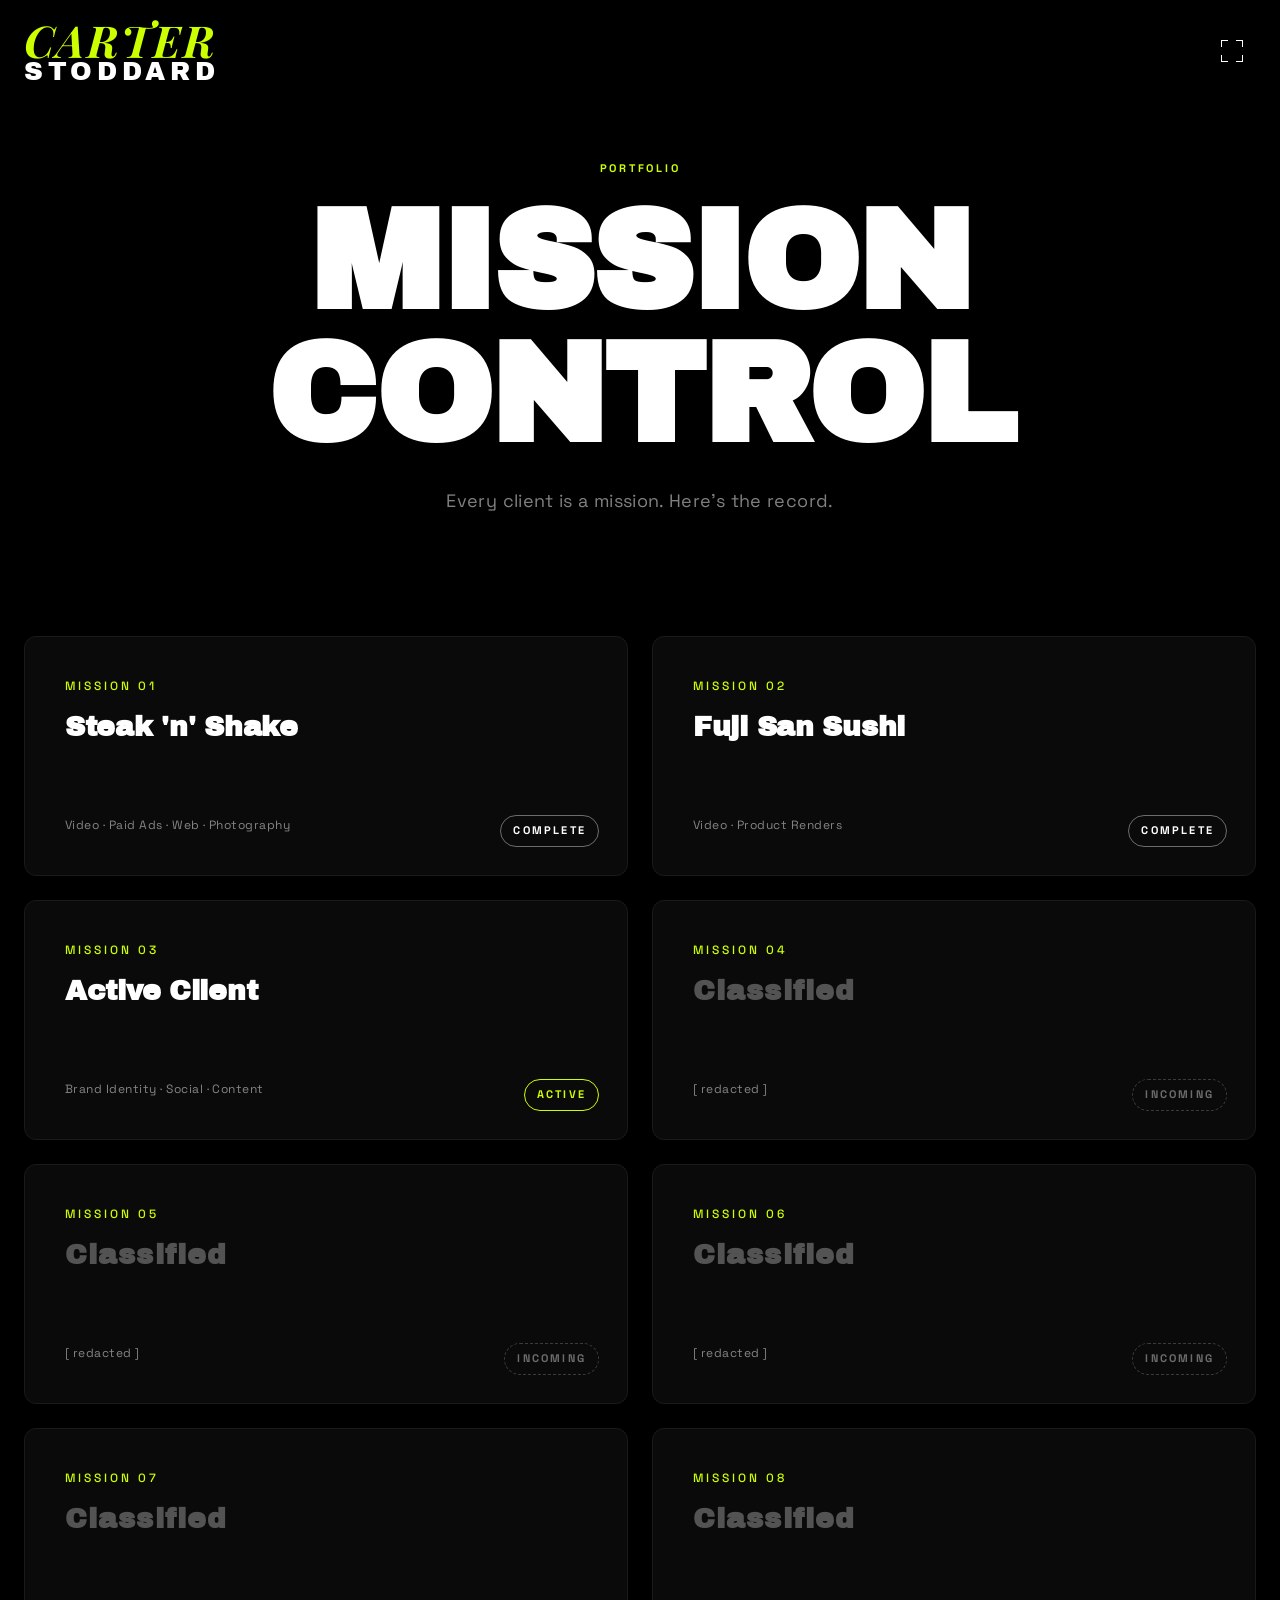
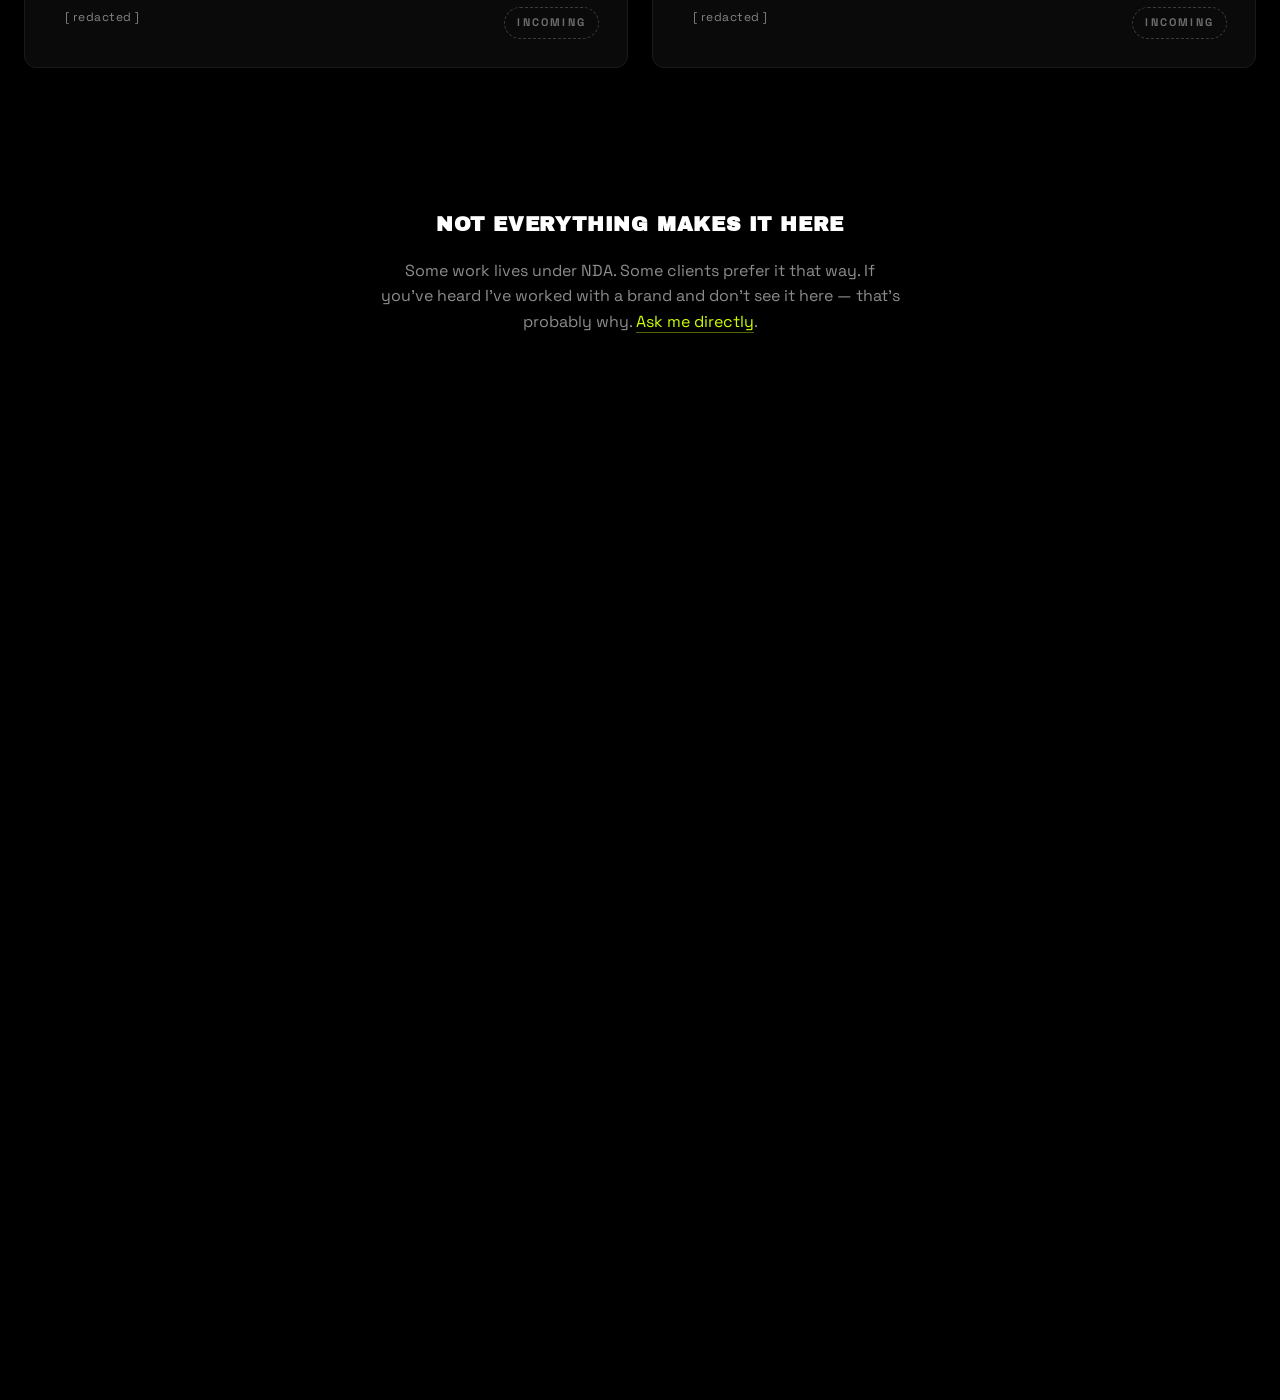
==== commit ca64f909: "Mobile Lenis: smoothTouch enabled site-wide for true smooth scroll - main.js + portfolio.html: smoot" ====
--- a/portfolio.html
+++ b/portfolio.html
@@ -461,16 +461,17 @@
       });
     })();
 
-    // Lenis smooth scroll on desktop only
+    // Lenis smooth scroll — site-wide (desktop + mobile, full smoothTouch)
     (function initLenis() {
       if (typeof Lenis === 'undefined' || typeof gsap === 'undefined') return;
       var isTouch = window.matchMedia('(hover: none) and (pointer: coarse)').matches;
-      if (isTouch) return;
       var lenis = new Lenis({
-        duration: 1.4,
+        duration: isTouch ? 1.2 : 1.4,
         easing: function(t) { return Math.min(1, 1.001 - Math.pow(2, -10 * t)); },
         smoothWheel: true,
-        smoothTouch: false,
+        smoothTouch: true,
+        syncTouch: false,
+        touchMultiplier: 2,
       });
       window.lenis = lenis;
       gsap.ticker.add(function(time) { lenis.raf(time * 1000); });
